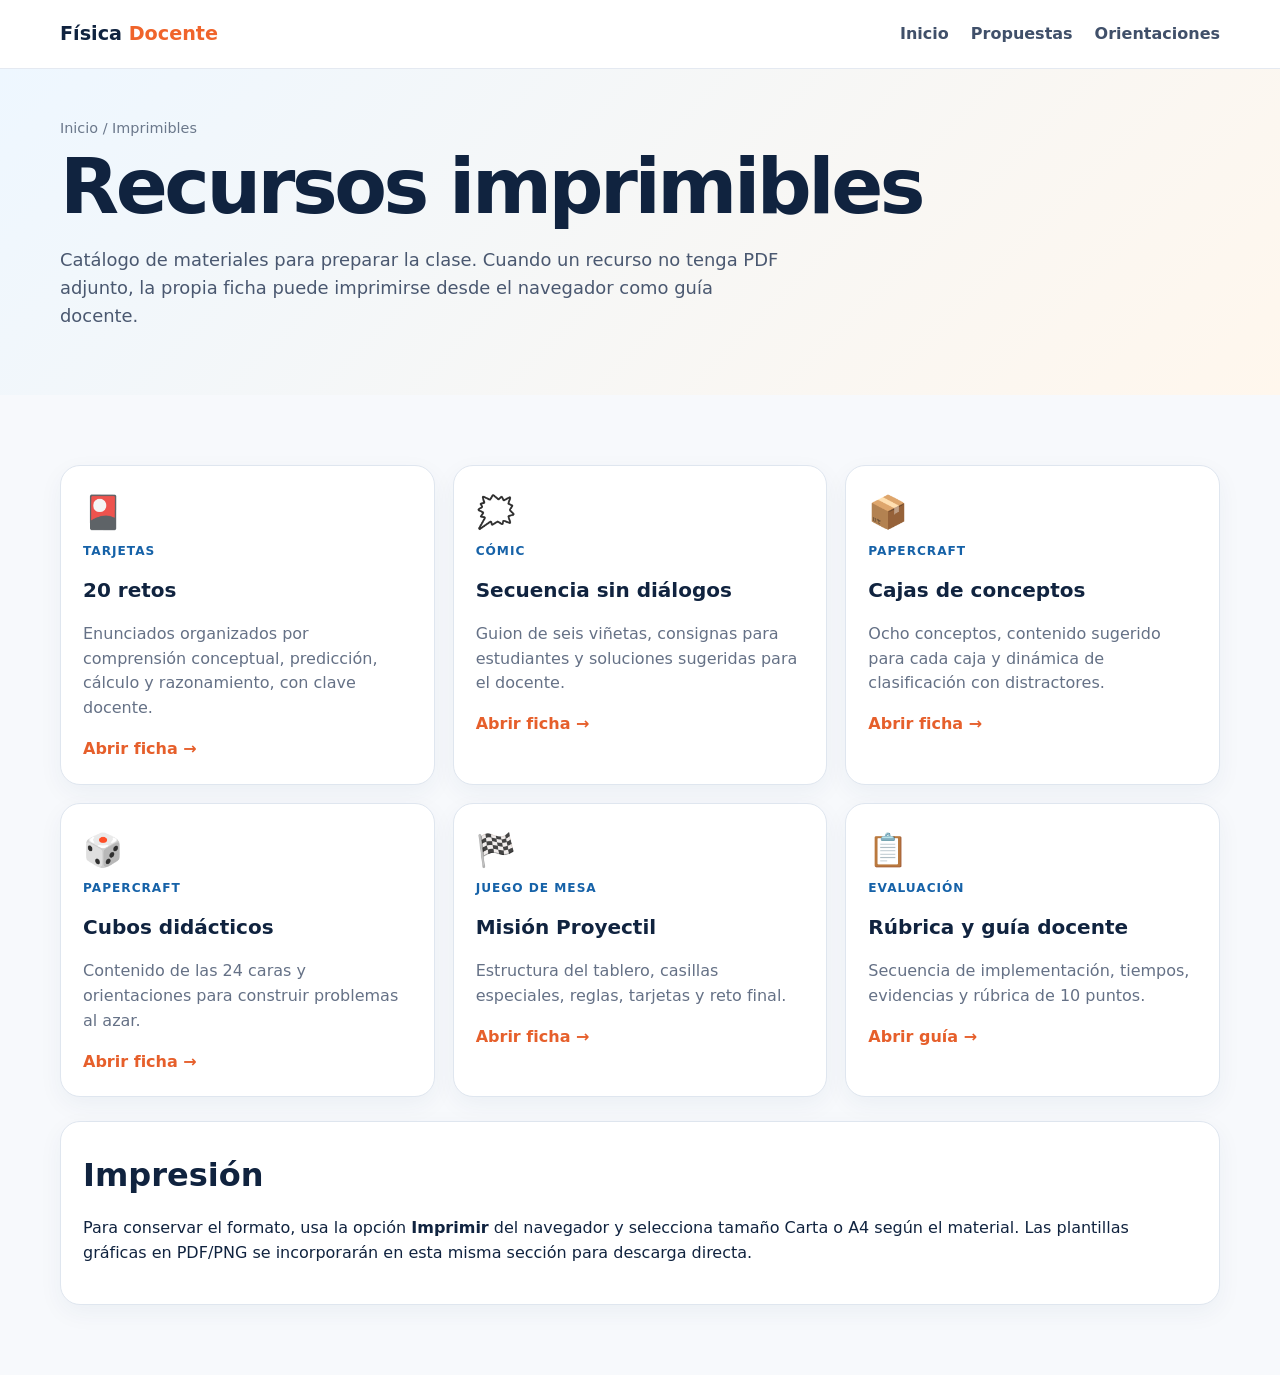
==== resources.html @ 3bf34b64 "Agregar catálogo de imprimibles" ====
<!doctype html><html lang="es"><head><meta charset="utf-8"><meta name="viewport" content="width=device-width,initial-scale=1"><title>Imprimibles · Movimiento de Proyectiles</title><link rel="stylesheet" href="assets/styles.css"></head><body><header class="site-header"><div class="wrap nav"><a class="brand" href="index.html">Física <span>Docente</span></a><nav class="nav-links"><a href="index.html">Inicio</a><a href="index.html#propuestas">Propuestas</a><a href="activities/docente.html">Orientaciones</a></nav></div></header><main><section class="page-hero"><div class="wrap"><div class="breadcrumbs">Inicio / Imprimibles</div><h1>Recursos imprimibles</h1><p class="lead">Catálogo de materiales para preparar la clase. Cuando un recurso no tenga PDF adjunto, la propia ficha puede imprimirse desde el navegador como guía docente.</p></div></section><section class="section"><div class="wrap"><div class="cards"><a class="card" href="activities/retos.html"><div class="icon">🎴</div><span class="tag">Tarjetas</span><h3>20 retos</h3><p>Enunciados organizados por comprensión conceptual, predicción, cálculo y razonamiento, con clave docente.</p><span class="card-link">Abrir ficha →</span></a><a class="card" href="activities/comic.html"><div class="icon">🗯️</div><span class="tag">Cómic</span><h3>Secuencia sin diálogos</h3><p>Guion de seis viñetas, consignas para estudiantes y soluciones sugeridas para el docente.</p><span class="card-link">Abrir ficha →</span></a><a class="card" href="activities/cajas.html"><div class="icon">📦</div><span class="tag">Papercraft</span><h3>Cajas de conceptos</h3><p>Ocho conceptos, contenido sugerido para cada caja y dinámica de clasificación con distractores.</p><span class="card-link">Abrir ficha →</span></a><a class="card" href="activities/cubos.html"><div class="icon">🎲</div><span class="tag">Papercraft</span><h3>Cubos didácticos</h3><p>Contenido de las 24 caras y orientaciones para construir problemas al azar.</p><span class="card-link">Abrir ficha →</span></a><a class="card" href="activities/tablero.html"><div class="icon">🏁</div><span class="tag">Juego de mesa</span><h3>Misión Proyectil</h3><p>Estructura del tablero, casillas especiales, reglas, tarjetas y reto final.</p><span class="card-link">Abrir ficha →</span></a><a class="card" href="activities/docente.html"><div class="icon">📋</div><span class="tag">Evaluación</span><h3>Rúbrica y guía docente</h3><p>Secuencia de implementación, tiempos, evidencias y rúbrica de 10 puntos.</p><span class="card-link">Abrir guía →</span></a></div><div class="panel" style="margin-top:24px"><h2>Impresión</h2><p>Para conservar el formato, usa la opción <b>Imprimir</b> del navegador y selecciona tamaño Carta o A4 según el material. Las plantillas gráficas en PDF/PNG se incorporarán en esta misma sección para descarga directa.</p></div></div></section></main></body></html>
---- assets/styles.css ----
*{box-sizing:border-box}html{scroll-behavior:smooth}body{margin:0;font-family:Inter,system-ui,-apple-system,Segoe UI,Roboto,sans-serif;color:#10233f;background:#f7f9fc;line-height:1.55}.wrap{width:min(1160px,92%);margin:auto}.site-header{position:sticky;top:0;z-index:20;background:rgba(255,255,255,.94);backdrop-filter:blur(12px);border-bottom:1px solid #e4e9f1}.nav{height:68px;display:flex;align-items:center;justify-content:space-between;gap:24px}.brand{font-size:1.2rem;font-weight:900;color:#10233f;text-decoration:none}.brand span{color:#f0642b}.nav-links{display:flex;gap:22px}.nav-links a{color:#40506a;text-decoration:none;font-weight:700}.hero,.page-hero{background:linear-gradient(135deg,#eef7ff,#fff7ed);overflow:hidden}.hero{padding:72px 0}.page-hero{padding:48px 0}.hero-grid,.two-col,.activity-layout{display:grid;grid-template-columns:1.15fr .85fr;gap:38px;align-items:center}.eyebrow,.tag{font-size:.76rem;font-weight:900;text-transform:uppercase;letter-spacing:.08em;color:#1662a8}.hero h1,.page-hero h1{font-size:clamp(2.8rem,6vw,5.7rem);line-height:.95;margin:12px 0 22px;letter-spacing:-.045em}.hero h1 span{color:#f0642b}.lead{font-size:1.12rem;color:#4a5870;max-width:720px}.hero-actions,.btn-row,.controls{display:flex;gap:10px;flex-wrap:wrap;margin-top:24px}.btn{border:0;border-radius:12px;background:#1263a8;color:white;padding:12px 18px;font-weight:800;text-decoration:none;cursor:pointer;display:inline-block}.btn.secondary{background:#e9f2fa;color:#12558f}.btn.dark{background:#17283f}.hero-stats{display:flex;gap:32px;margin-top:34px}.hero-stats div{display:flex;flex-direction:column}.hero-stats b{font-size:1.8rem}.hero-stats span,.meta{font-size:.86rem;color:#6c788a}.trajectory-card{height:390px;position:relative;border-radius:30px;background:white;border:1px solid #dce5ef;box-shadow:0 22px 55px #294c7020;overflow:hidden}.trajectory-grid{position:absolute;inset:0;background-image:linear-gradient(#dce9f555 1px,transparent 1px),linear-gradient(90deg,#dce9f555 1px,transparent 1px);background-size:42px 42px}.trajectory-card:after{content:"";position:absolute;width:72%;height:56%;left:12%;top:19%;border-top:4px dashed #f0642b;border-radius:50%}.ball{position:absolute;width:26px;height:26px;background:#17283f;border:5px solid #f7b733;border-radius:50%;z-index:2}.ball-1{left:13%;bottom:24%}.ball-2{left:34%;top:34%}.ball-3{left:56%;top:24%}.ball-4{right:15%;bottom:28%}.vector{position:absolute;z-index:3;font-weight:900}.vx{left:58%;top:18%;color:#1466ae}.vy{left:63%;top:28%;color:#16864b}.grav{right:9%;top:39%;color:#7c3fb4}.trajectory-caption{position:absolute;left:8%;right:8%;bottom:6%;background:#fff;border-radius:14px;padding:12px 15px;display:flex;justify-content:space-between;gap:15px;z-index:4}.section{padding:70px 0}.section.alt{background:#eef3f8}.section-head{display:flex;align-items:end;justify-content:space-between;gap:30px;margin-bottom:28px}.section h2{font-size:2rem;margin:.2em 0}.cards{display:grid;grid-template-columns:repeat(3,1fr);gap:18px}.card,.panel,.die,.challenge-box,.result{background:#fff;border:1px solid #dfe6ef;border-radius:20px;padding:22px;box-shadow:0 8px 24px #17395b0d}.card{text-decoration:none;color:inherit;transition:.2s}.card:hover{transform:translateY(-4px);box-shadow:0 16px 32px #17395b18}.card.featured{background:#112b4b;color:white}.card.featured p{color:#d8e6f4}.icon{font-size:2rem}.card h3{font-size:1.25rem;margin:12px 0 6px}.card p{color:#657186}.card-link{font-weight:900;color:#e65f2b}.resource-list{display:grid;gap:10px}.resource{display:flex;justify-content:space-between;align-items:center;padding:14px;border-radius:12px;background:#f6f8fb;text-decoration:none;color:inherit}.check-list{padding-left:20px}.check-list li{margin:10px 0}.breadcrumbs{color:#6b788b;font-size:.9rem}.activity-layout{grid-template-columns:minmax(0,1fr) 330px;align-items:start}.sticky{position:sticky;top:90px}.sticky img{max-width:100%;border-radius:12px}.challenge-title{display:flex;justify-content:space-between;gap:15px}.big-number{font-size:3rem;font-weight:900;color:#e96630}.answer{display:none;margin-top:20px;padding:16px;background:#eef8f1;border-radius:12px}.answer.show{display:block}.dice-grid{display:grid;grid-template-columns:repeat(2,1fr);gap:14px}.die-value{font-size:1.08rem;font-weight:800;margin-top:12px;min-height:56px}.result{margin-top:18px}.board{display:grid;grid-template-columns:repeat(7,1fr);gap:8px}.board-cell{aspect-ratio:1;border-radius:12px;background:#eaf3fb;border:1px solid #c9ddeb;display:flex;flex-direction:column;align-items:center;justify-content:center;text-align:center;padding:5px;font-size:.74rem;font-weight:800}.board-cell.active{background:#f8b735;outline:3px solid #142d4d}.board-cell.special{background:#fff0dd}.comic-grid{display:grid;grid-template-columns:repeat(2,1fr);gap:14px}.comic-panel{min-height:270px;background:#fff;border:2px solid #17283f;border-radius:8px;padding:16px;position:relative}.comic-panel h3{margin:0}.scene{font-size:4rem;text-align:center;margin:15px}.bubble{width:100%;min-height:82px;border:2px solid #17283f;border-radius:28px;padding:12px;resize:vertical}.concept-grid{display:grid;grid-template-columns:repeat(2,1fr);gap:14px}.concept-card{background:#fff;border-radius:18px;border:1px solid #dfe6ef;padding:18px}.calc-grid{display:grid;grid-template-columns:repeat(2,1fr);gap:14px}.field label{display:block;font-weight:800;margin-bottom:6px}.field input{width:100%;padding:12px;border:1px solid #cad5e2;border-radius:10px;font-size:1rem}.metrics{display:grid;grid-template-columns:repeat(2,1fr);gap:10px;margin-top:20px}.metric{padding:15px;border-radius:14px;background:#eef5fb}.metric b{display:block;font-size:1.35rem}footer{background:#10233f;color:white;padding:30px 0}.footer-inner{display:flex;justify-content:space-between;align-items:center}footer a{color:#fff}@media(max-width:850px){.hero-grid,.two-col,.activity-layout{grid-template-columns:1fr}.cards{grid-template-columns:repeat(2,1fr)}.sticky{position:static}.trajectory-card{height:320px}.nav-links{display:none}}@media(max-width:560px){.cards,.dice-grid,.comic-grid,.concept-grid,.calc-grid,.metrics{grid-template-columns:1fr}.board{grid-template-columns:repeat(4,1fr)}.hero{padding:48px 0}.hero-stats{gap:18px}.section{padding:48px 0}.footer-inner{align-items:flex-start;gap:15px;flex-direction:column}}@media print{.site-header,.controls,.btn,footer,.nav-links{display:none!important}body{background:white}.section,.page-hero{padding:10px 0}.card,.panel,.challenge-box,.comic-panel{box-shadow:none;break-inside:avoid}}
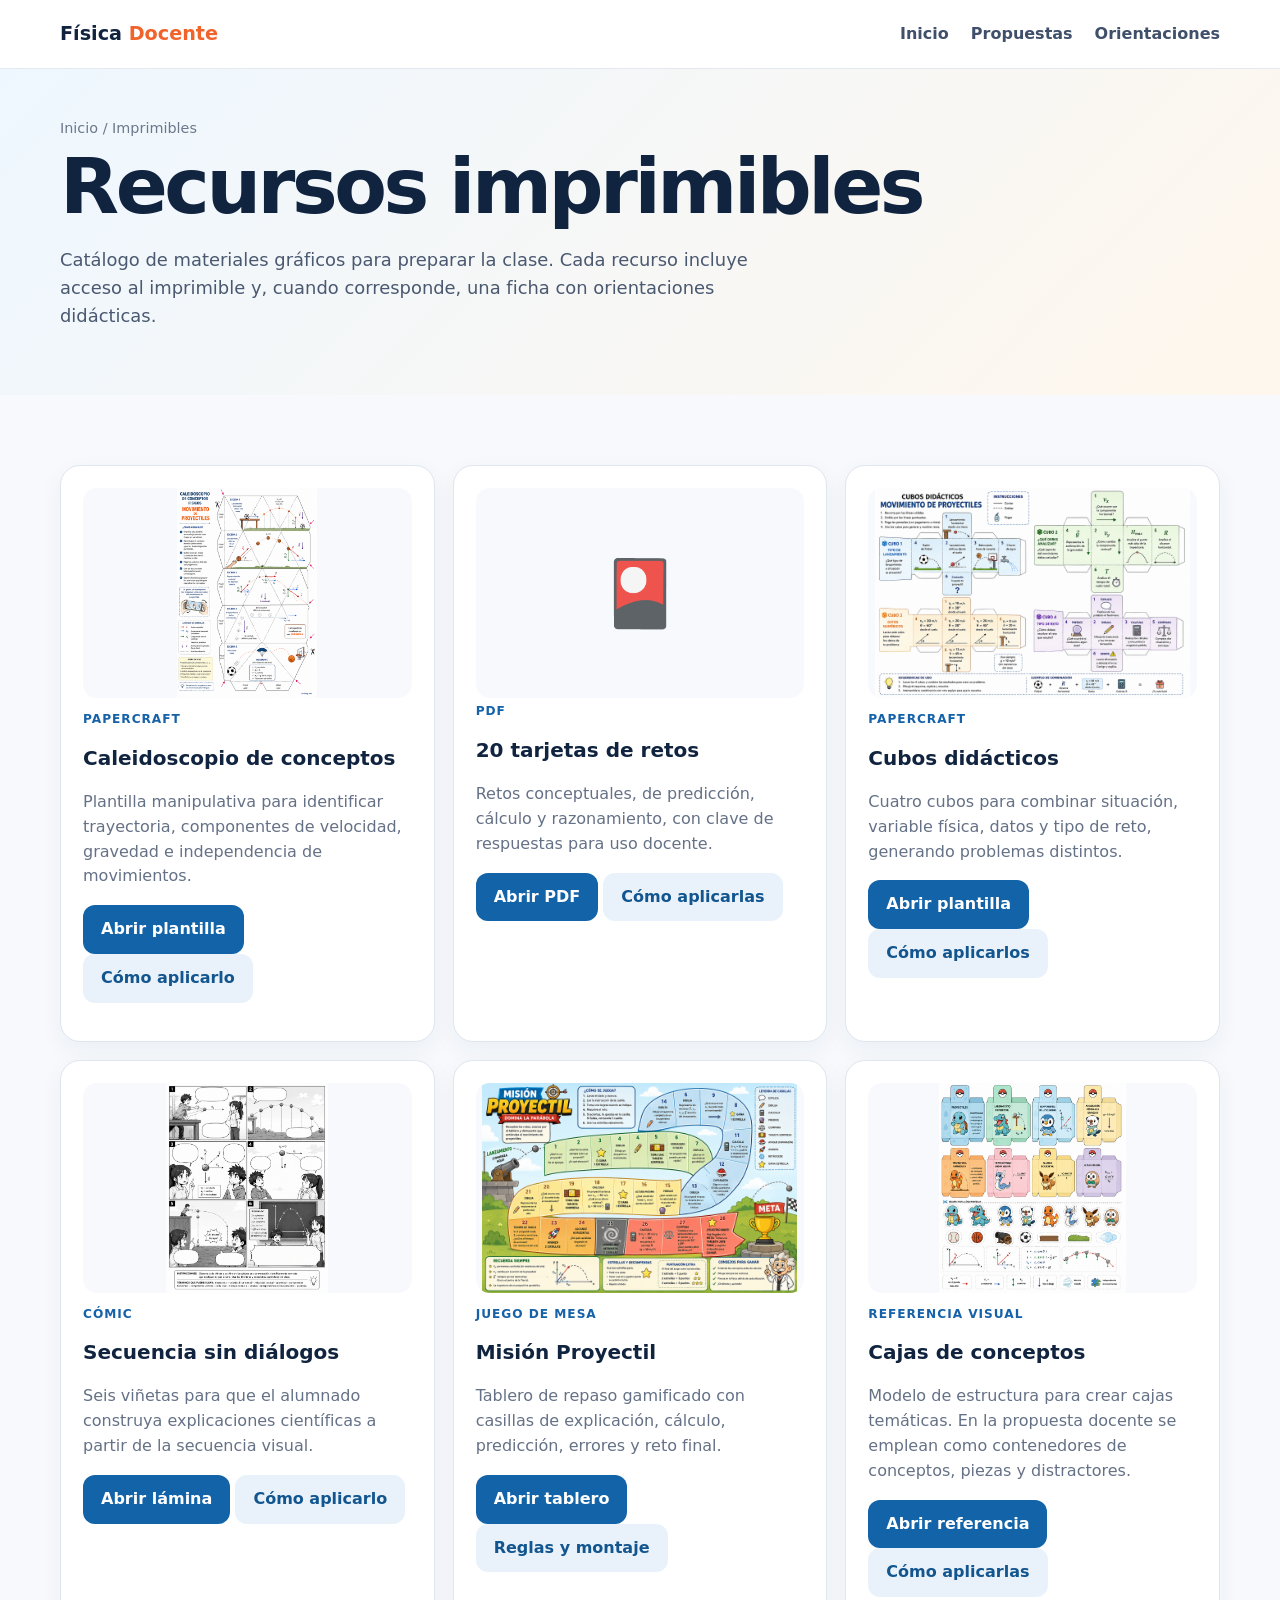
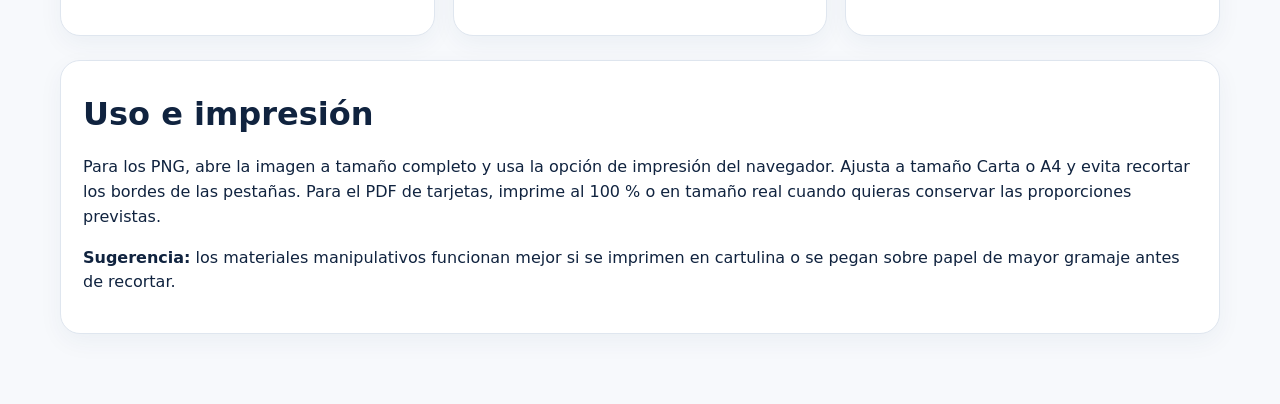
==== commit 19ad92fe: "Integrar catálogo visual de imprimibles" ====
--- a/resources.html
+++ b/resources.html
@@ -1 +1 @@
-<!doctype html><html lang="es"><head><meta charset="utf-8"><meta name="viewport" content="width=device-width,initial-scale=1"><title>Imprimibles · Movimiento de Proyectiles</title><link rel="stylesheet" href="assets/styles.css"></head><body><header class="site-header"><div class="wrap nav"><a class="brand" href="index.html">Física <span>Docente</span></a><nav class="nav-links"><a href="index.html">Inicio</a><a href="index.html#propuestas">Propuestas</a><a href="activities/docente.html">Orientaciones</a></nav></div></header><main><section class="page-hero"><div class="wrap"><div class="breadcrumbs">Inicio / Imprimibles</div><h1>Recursos imprimibles</h1><p class="lead">Catálogo de materiales para preparar la clase. Cuando un recurso no tenga PDF adjunto, la propia ficha puede imprimirse desde el navegador como guía docente.</p></div></section><section class="section"><div class="wrap"><div class="cards"><a class="card" href="activities/retos.html"><div class="icon">🎴</div><span class="tag">Tarjetas</span><h3>20 retos</h3><p>Enunciados organizados por comprensión conceptual, predicción, cálculo y razonamiento, con clave docente.</p><span class="card-link">Abrir ficha →</span></a><a class="card" href="activities/comic.html"><div class="icon">🗯️</div><span class="tag">Cómic</span><h3>Secuencia sin diálogos</h3><p>Guion de seis viñetas, consignas para estudiantes y soluciones sugeridas para el docente.</p><span class="card-link">Abrir ficha →</span></a><a class="card" href="activities/cajas.html"><div class="icon">📦</div><span class="tag">Papercraft</span><h3>Cajas de conceptos</h3><p>Ocho conceptos, contenido sugerido para cada caja y dinámica de clasificación con distractores.</p><span class="card-link">Abrir ficha →</span></a><a class="card" href="activities/cubos.html"><div class="icon">🎲</div><span class="tag">Papercraft</span><h3>Cubos didácticos</h3><p>Contenido de las 24 caras y orientaciones para construir problemas al azar.</p><span class="card-link">Abrir ficha →</span></a><a class="card" href="activities/tablero.html"><div class="icon">🏁</div><span class="tag">Juego de mesa</span><h3>Misión Proyectil</h3><p>Estructura del tablero, casillas especiales, reglas, tarjetas y reto final.</p><span class="card-link">Abrir ficha →</span></a><a class="card" href="activities/docente.html"><div class="icon">📋</div><span class="tag">Evaluación</span><h3>Rúbrica y guía docente</h3><p>Secuencia de implementación, tiempos, evidencias y rúbrica de 10 puntos.</p><span class="card-link">Abrir guía →</span></a></div><div class="panel" style="margin-top:24px"><h2>Impresión</h2><p>Para conservar el formato, usa la opción <b>Imprimir</b> del navegador y selecciona tamaño Carta o A4 según el material. Las plantillas gráficas en PDF/PNG se incorporarán en esta misma sección para descarga directa.</p></div></div></section></main></body></html>+<!doctype html><html lang="es"><head><meta charset="utf-8"><meta name="viewport" content="width=device-width,initial-scale=1"><title>Imprimibles · Movimiento de Proyectiles</title><link rel="stylesheet" href="assets/styles.css"></head><body><header class="site-header"><div class="wrap nav"><a class="brand" href="index.html">Física <span>Docente</span></a><nav class="nav-links"><a href="index.html">Inicio</a><a href="index.html#propuestas">Propuestas</a><a href="activities/docente.html">Orientaciones</a></nav></div></header><main><section class="page-hero"><div class="wrap"><div class="breadcrumbs">Inicio / Imprimibles</div><h1>Recursos imprimibles</h1><p class="lead">Catálogo de materiales gráficos para preparar la clase. Cada recurso incluye acceso al imprimible y, cuando corresponde, una ficha con orientaciones didácticas.</p></div></section><section class="section"><div class="wrap"><div class="cards"><article class="card"><img src="resources/Recurso_1_Caleidoscopia.png" alt="Plantilla de caleidoscopio de movimiento de proyectiles" style="width:100%;height:210px;object-fit:contain;border-radius:14px;background:#f7f9fc"><span class="tag">Papercraft</span><h3>Caleidoscopio de conceptos</h3><p>Plantilla manipulativa para identificar trayectoria, componentes de velocidad, gravedad e independencia de movimientos.</p><p><a class="btn" href="resources/Recurso_1_Caleidoscopia.png" target="_blank" rel="noopener">Abrir plantilla</a> <a class="btn secondary" href="activities/caleidoscopio.html">Cómo aplicarlo</a></p></article><article class="card"><div style="height:210px;display:grid;place-items:center;background:#f7f9fc;border-radius:14px;font-size:64px">🎴</div><span class="tag">PDF</span><h3>20 tarjetas de retos</h3><p>Retos conceptuales, de predicción, cálculo y razonamiento, con clave de respuestas para uso docente.</p><p><a class="btn" href="resources/20_tarjetas_retos_movimiento_proyectiles.pdf" target="_blank" rel="noopener">Abrir PDF</a> <a class="btn secondary" href="activities/retos.html">Cómo aplicarlas</a></p></article><article class="card"><img src="resources/Recurso_2_Cubos.png" alt="Plantilla de cubos didácticos" style="width:100%;height:210px;object-fit:contain;border-radius:14px;background:#f7f9fc"><span class="tag">Papercraft</span><h3>Cubos didácticos</h3><p>Cuatro cubos para combinar situación, variable física, datos y tipo de reto, generando problemas distintos.</p><p><a class="btn" href="resources/Recurso_2_Cubos.png" target="_blank" rel="noopener">Abrir plantilla</a> <a class="btn secondary" href="activities/cubos.html">Cómo aplicarlos</a></p></article><article class="card"><img src="resources/Recurso_3_Manga.png" alt="Cómic manga sin diálogos sobre movimiento de proyectiles" style="width:100%;height:210px;object-fit:contain;border-radius:14px;background:#f7f9fc"><span class="tag">Cómic</span><h3>Secuencia sin diálogos</h3><p>Seis viñetas para que el alumnado construya explicaciones científicas a partir de la secuencia visual.</p><p><a class="btn" href="resources/Recurso_3_Manga.png" target="_blank" rel="noopener">Abrir lámina</a> <a class="btn secondary" href="activities/comic.html">Cómo aplicarlo</a></p></article><article class="card"><img src="resources/Recurso_4_Misión.png" alt="Tablero Misión Proyectil" style="width:100%;height:210px;object-fit:contain;border-radius:14px;background:#f7f9fc"><span class="tag">Juego de mesa</span><h3>Misión Proyectil</h3><p>Tablero de repaso gamificado con casillas de explicación, cálculo, predicción, errores y reto final.</p><p><a class="btn" href="resources/Recurso_4_Misión.png" target="_blank" rel="noopener">Abrir tablero</a> <a class="btn secondary" href="activities/tablero.html">Reglas y montaje</a></p></article><article class="card"><img src="resources/Recurso_5_Pokemon.png" alt="Modelo visual de cajas de conceptos" style="width:100%;height:210px;object-fit:contain;border-radius:14px;background:#f7f9fc"><span class="tag">Referencia visual</span><h3>Cajas de conceptos</h3><p>Modelo de estructura para crear cajas temáticas. En la propuesta docente se emplean como contenedores de conceptos, piezas y distractores.</p><p><a class="btn" href="resources/Recurso_5_Pokemon.png" target="_blank" rel="noopener">Abrir referencia</a> <a class="btn secondary" href="activities/cajas.html">Cómo aplicarlas</a></p></article></div><div class="panel" style="margin-top:24px"><h2>Uso e impresión</h2><p>Para los PNG, abre la imagen a tamaño completo y usa la opción de impresión del navegador. Ajusta a tamaño Carta o A4 y evita recortar los bordes de las pestañas. Para el PDF de tarjetas, imprime al 100 % o en tamaño real cuando quieras conservar las proporciones previstas.</p><p><b>Sugerencia:</b> los materiales manipulativos funcionan mejor si se imprimen en cartulina o se pegan sobre papel de mayor gramaje antes de recortar.</p></div></div></section></main></body></html>
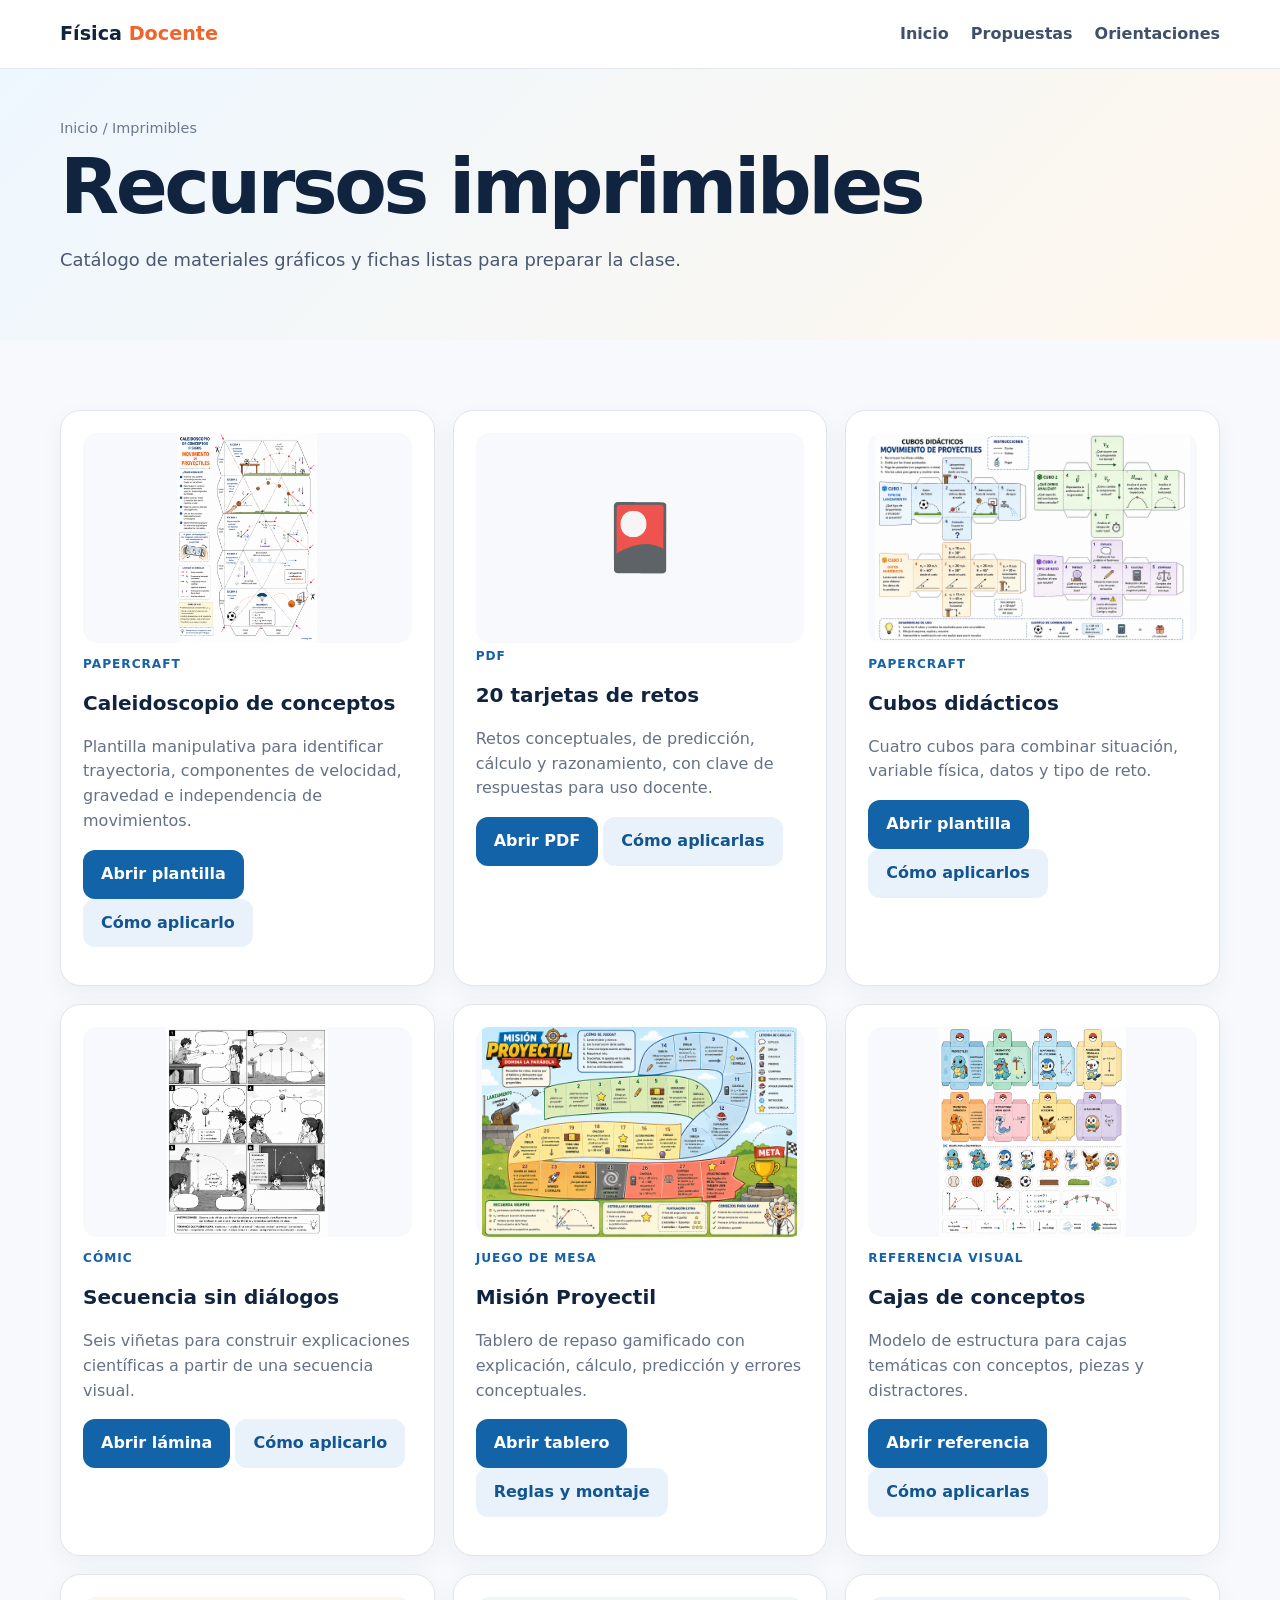
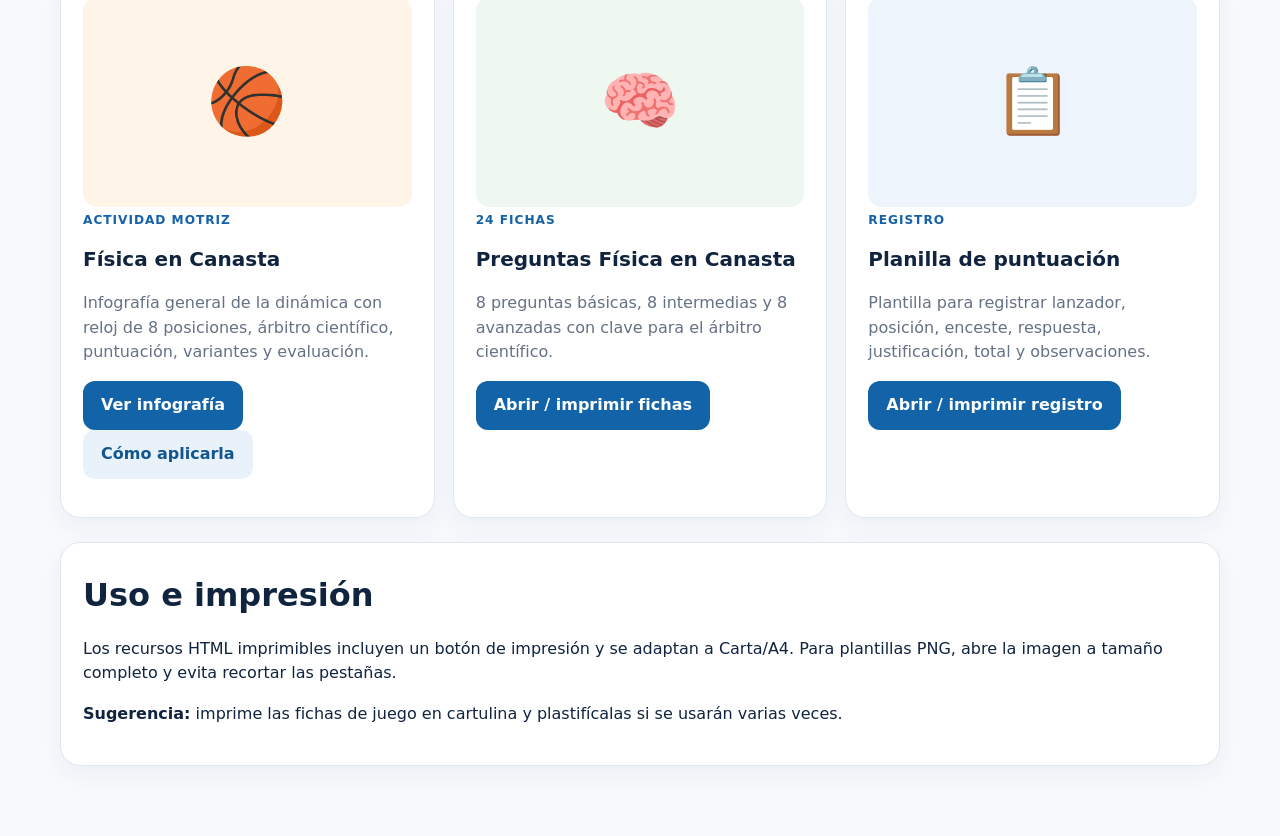
==== commit a7f48911: "Agregar recursos de Física en Canasta al catálogo" ====
--- a/resources.html
+++ b/resources.html
@@ -1 +1 @@
-<!doctype html><html lang="es"><head><meta charset="utf-8"><meta name="viewport" content="width=device-width,initial-scale=1"><title>Imprimibles · Movimiento de Proyectiles</title><link rel="stylesheet" href="assets/styles.css"></head><body><header class="site-header"><div class="wrap nav"><a class="brand" href="index.html">Física <span>Docente</span></a><nav class="nav-links"><a href="index.html">Inicio</a><a href="index.html#propuestas">Propuestas</a><a href="activities/docente.html">Orientaciones</a></nav></div></header><main><section class="page-hero"><div class="wrap"><div class="breadcrumbs">Inicio / Imprimibles</div><h1>Recursos imprimibles</h1><p class="lead">Catálogo de materiales gráficos para preparar la clase. Cada recurso incluye acceso al imprimible y, cuando corresponde, una ficha con orientaciones didácticas.</p></div></section><section class="section"><div class="wrap"><div class="cards"><article class="card"><img src="resources/Recurso_1_Caleidoscopia.png" alt="Plantilla de caleidoscopio de movimiento de proyectiles" style="width:100%;height:210px;object-fit:contain;border-radius:14px;background:#f7f9fc"><span class="tag">Papercraft</span><h3>Caleidoscopio de conceptos</h3><p>Plantilla manipulativa para identificar trayectoria, componentes de velocidad, gravedad e independencia de movimientos.</p><p><a class="btn" href="resources/Recurso_1_Caleidoscopia.png" target="_blank" rel="noopener">Abrir plantilla</a> <a class="btn secondary" href="activities/caleidoscopio.html">Cómo aplicarlo</a></p></article><article class="card"><div style="height:210px;display:grid;place-items:center;background:#f7f9fc;border-radius:14px;font-size:64px">🎴</div><span class="tag">PDF</span><h3>20 tarjetas de retos</h3><p>Retos conceptuales, de predicción, cálculo y razonamiento, con clave de respuestas para uso docente.</p><p><a class="btn" href="resources/20_tarjetas_retos_movimiento_proyectiles.pdf" target="_blank" rel="noopener">Abrir PDF</a> <a class="btn secondary" href="activities/retos.html">Cómo aplicarlas</a></p></article><article class="card"><img src="resources/Recurso_2_Cubos.png" alt="Plantilla de cubos didácticos" style="width:100%;height:210px;object-fit:contain;border-radius:14px;background:#f7f9fc"><span class="tag">Papercraft</span><h3>Cubos didácticos</h3><p>Cuatro cubos para combinar situación, variable física, datos y tipo de reto, generando problemas distintos.</p><p><a class="btn" href="resources/Recurso_2_Cubos.png" target="_blank" rel="noopener">Abrir plantilla</a> <a class="btn secondary" href="activities/cubos.html">Cómo aplicarlos</a></p></article><article class="card"><img src="resources/Recurso_3_Manga.png" alt="Cómic manga sin diálogos sobre movimiento de proyectiles" style="width:100%;height:210px;object-fit:contain;border-radius:14px;background:#f7f9fc"><span class="tag">Cómic</span><h3>Secuencia sin diálogos</h3><p>Seis viñetas para que el alumnado construya explicaciones científicas a partir de la secuencia visual.</p><p><a class="btn" href="resources/Recurso_3_Manga.png" target="_blank" rel="noopener">Abrir lámina</a> <a class="btn secondary" href="activities/comic.html">Cómo aplicarlo</a></p></article><article class="card"><img src="resources/Recurso_4_Misión.png" alt="Tablero Misión Proyectil" style="width:100%;height:210px;object-fit:contain;border-radius:14px;background:#f7f9fc"><span class="tag">Juego de mesa</span><h3>Misión Proyectil</h3><p>Tablero de repaso gamificado con casillas de explicación, cálculo, predicción, errores y reto final.</p><p><a class="btn" href="resources/Recurso_4_Misión.png" target="_blank" rel="noopener">Abrir tablero</a> <a class="btn secondary" href="activities/tablero.html">Reglas y montaje</a></p></article><article class="card"><img src="resources/Recurso_5_Pokemon.png" alt="Modelo visual de cajas de conceptos" style="width:100%;height:210px;object-fit:contain;border-radius:14px;background:#f7f9fc"><span class="tag">Referencia visual</span><h3>Cajas de conceptos</h3><p>Modelo de estructura para crear cajas temáticas. En la propuesta docente se emplean como contenedores de conceptos, piezas y distractores.</p><p><a class="btn" href="resources/Recurso_5_Pokemon.png" target="_blank" rel="noopener">Abrir referencia</a> <a class="btn secondary" href="activities/cajas.html">Cómo aplicarlas</a></p></article></div><div class="panel" style="margin-top:24px"><h2>Uso e impresión</h2><p>Para los PNG, abre la imagen a tamaño completo y usa la opción de impresión del navegador. Ajusta a tamaño Carta o A4 y evita recortar los bordes de las pestañas. Para el PDF de tarjetas, imprime al 100 % o en tamaño real cuando quieras conservar las proporciones previstas.</p><p><b>Sugerencia:</b> los materiales manipulativos funcionan mejor si se imprimen en cartulina o se pegan sobre papel de mayor gramaje antes de recortar.</p></div></div></section></main></body></html>+<!doctype html><html lang="es"><head><meta charset="utf-8"><meta name="viewport" content="width=device-width,initial-scale=1"><title>Imprimibles · Movimiento de Proyectiles</title><link rel="stylesheet" href="assets/styles.css"></head><body><header class="site-header"><div class="wrap nav"><a class="brand" href="index.html">Física <span>Docente</span></a><nav class="nav-links"><a href="index.html">Inicio</a><a href="index.html#propuestas">Propuestas</a><a href="activities/docente.html">Orientaciones</a></nav></div></header><main><section class="page-hero"><div class="wrap"><div class="breadcrumbs">Inicio / Imprimibles</div><h1>Recursos imprimibles</h1><p class="lead">Catálogo de materiales gráficos y fichas listas para preparar la clase.</p></div></section><section class="section"><div class="wrap"><div class="cards"><article class="card"><img src="resources/Recurso_1_Caleidoscopia.png" alt="Plantilla de caleidoscopio de movimiento de proyectiles" style="width:100%;height:210px;object-fit:contain;border-radius:14px;background:#f7f9fc"><span class="tag">Papercraft</span><h3>Caleidoscopio de conceptos</h3><p>Plantilla manipulativa para identificar trayectoria, componentes de velocidad, gravedad e independencia de movimientos.</p><p><a class="btn" href="resources/Recurso_1_Caleidoscopia.png" target="_blank" rel="noopener">Abrir plantilla</a> <a class="btn secondary" href="activities/caleidoscopio.html">Cómo aplicarlo</a></p></article><article class="card"><div style="height:210px;display:grid;place-items:center;background:#f7f9fc;border-radius:14px;font-size:64px">🎴</div><span class="tag">PDF</span><h3>20 tarjetas de retos</h3><p>Retos conceptuales, de predicción, cálculo y razonamiento, con clave de respuestas para uso docente.</p><p><a class="btn" href="resources/20_tarjetas_retos_movimiento_proyectiles.pdf" target="_blank" rel="noopener">Abrir PDF</a> <a class="btn secondary" href="activities/retos.html">Cómo aplicarlas</a></p></article><article class="card"><img src="resources/Recurso_2_Cubos.png" alt="Plantilla de cubos didácticos" style="width:100%;height:210px;object-fit:contain;border-radius:14px;background:#f7f9fc"><span class="tag">Papercraft</span><h3>Cubos didácticos</h3><p>Cuatro cubos para combinar situación, variable física, datos y tipo de reto.</p><p><a class="btn" href="resources/Recurso_2_Cubos.png" target="_blank" rel="noopener">Abrir plantilla</a> <a class="btn secondary" href="activities/cubos.html">Cómo aplicarlos</a></p></article><article class="card"><img src="resources/Recurso_3_Manga.png" alt="Cómic manga sin diálogos sobre movimiento de proyectiles" style="width:100%;height:210px;object-fit:contain;border-radius:14px;background:#f7f9fc"><span class="tag">Cómic</span><h3>Secuencia sin diálogos</h3><p>Seis viñetas para construir explicaciones científicas a partir de una secuencia visual.</p><p><a class="btn" href="resources/Recurso_3_Manga.png" target="_blank" rel="noopener">Abrir lámina</a> <a class="btn secondary" href="activities/comic.html">Cómo aplicarlo</a></p></article><article class="card"><img src="resources/Recurso_4_Misión.png" alt="Tablero Misión Proyectil" style="width:100%;height:210px;object-fit:contain;border-radius:14px;background:#f7f9fc"><span class="tag">Juego de mesa</span><h3>Misión Proyectil</h3><p>Tablero de repaso gamificado con explicación, cálculo, predicción y errores conceptuales.</p><p><a class="btn" href="resources/Recurso_4_Misión.png" target="_blank" rel="noopener">Abrir tablero</a> <a class="btn secondary" href="activities/tablero.html">Reglas y montaje</a></p></article><article class="card"><img src="resources/Recurso_5_Pokemon.png" alt="Modelo visual de cajas de conceptos" style="width:100%;height:210px;object-fit:contain;border-radius:14px;background:#f7f9fc"><span class="tag">Referencia visual</span><h3>Cajas de conceptos</h3><p>Modelo de estructura para cajas temáticas con conceptos, piezas y distractores.</p><p><a class="btn" href="resources/Recurso_5_Pokemon.png" target="_blank" rel="noopener">Abrir referencia</a> <a class="btn secondary" href="activities/cajas.html">Cómo aplicarlas</a></p></article><article class="card"><div style="height:210px;display:grid;place-items:center;background:#fff4e8;border-radius:14px;font-size:64px">🏀</div><span class="tag">Actividad motriz</span><h3>Física en Canasta</h3><p>Infografía general de la dinámica con reloj de 8 posiciones, árbitro científico, puntuación, variantes y evaluación.</p><p><a class="btn" href="resources/fisica-en-canasta-infografia.html">Ver infografía</a> <a class="btn secondary" href="activities/fisica-en-canasta.html">Cómo aplicarla</a></p></article><article class="card"><div style="height:210px;display:grid;place-items:center;background:#eef7f0;border-radius:14px;font-size:64px">🧠</div><span class="tag">24 fichas</span><h3>Preguntas Física en Canasta</h3><p>8 preguntas básicas, 8 intermedias y 8 avanzadas con clave para el árbitro científico.</p><p><a class="btn" href="resources/fisica-en-canasta-fichas.html">Abrir / imprimir fichas</a></p></article><article class="card"><div style="height:210px;display:grid;place-items:center;background:#eef4fb;border-radius:14px;font-size:64px">📋</div><span class="tag">Registro</span><h3>Planilla de puntuación</h3><p>Plantilla para registrar lanzador, posición, enceste, respuesta, justificación, total y observaciones.</p><p><a class="btn" href="resources/fisica-en-canasta-registro.html">Abrir / imprimir registro</a></p></article></div><div class="panel" style="margin-top:24px"><h2>Uso e impresión</h2><p>Los recursos HTML imprimibles incluyen un botón de impresión y se adaptan a Carta/A4. Para plantillas PNG, abre la imagen a tamaño completo y evita recortar las pestañas.</p><p><b>Sugerencia:</b> imprime las fichas de juego en cartulina y plastifícalas si se usarán varias veces.</p></div></div></section></main></body></html>
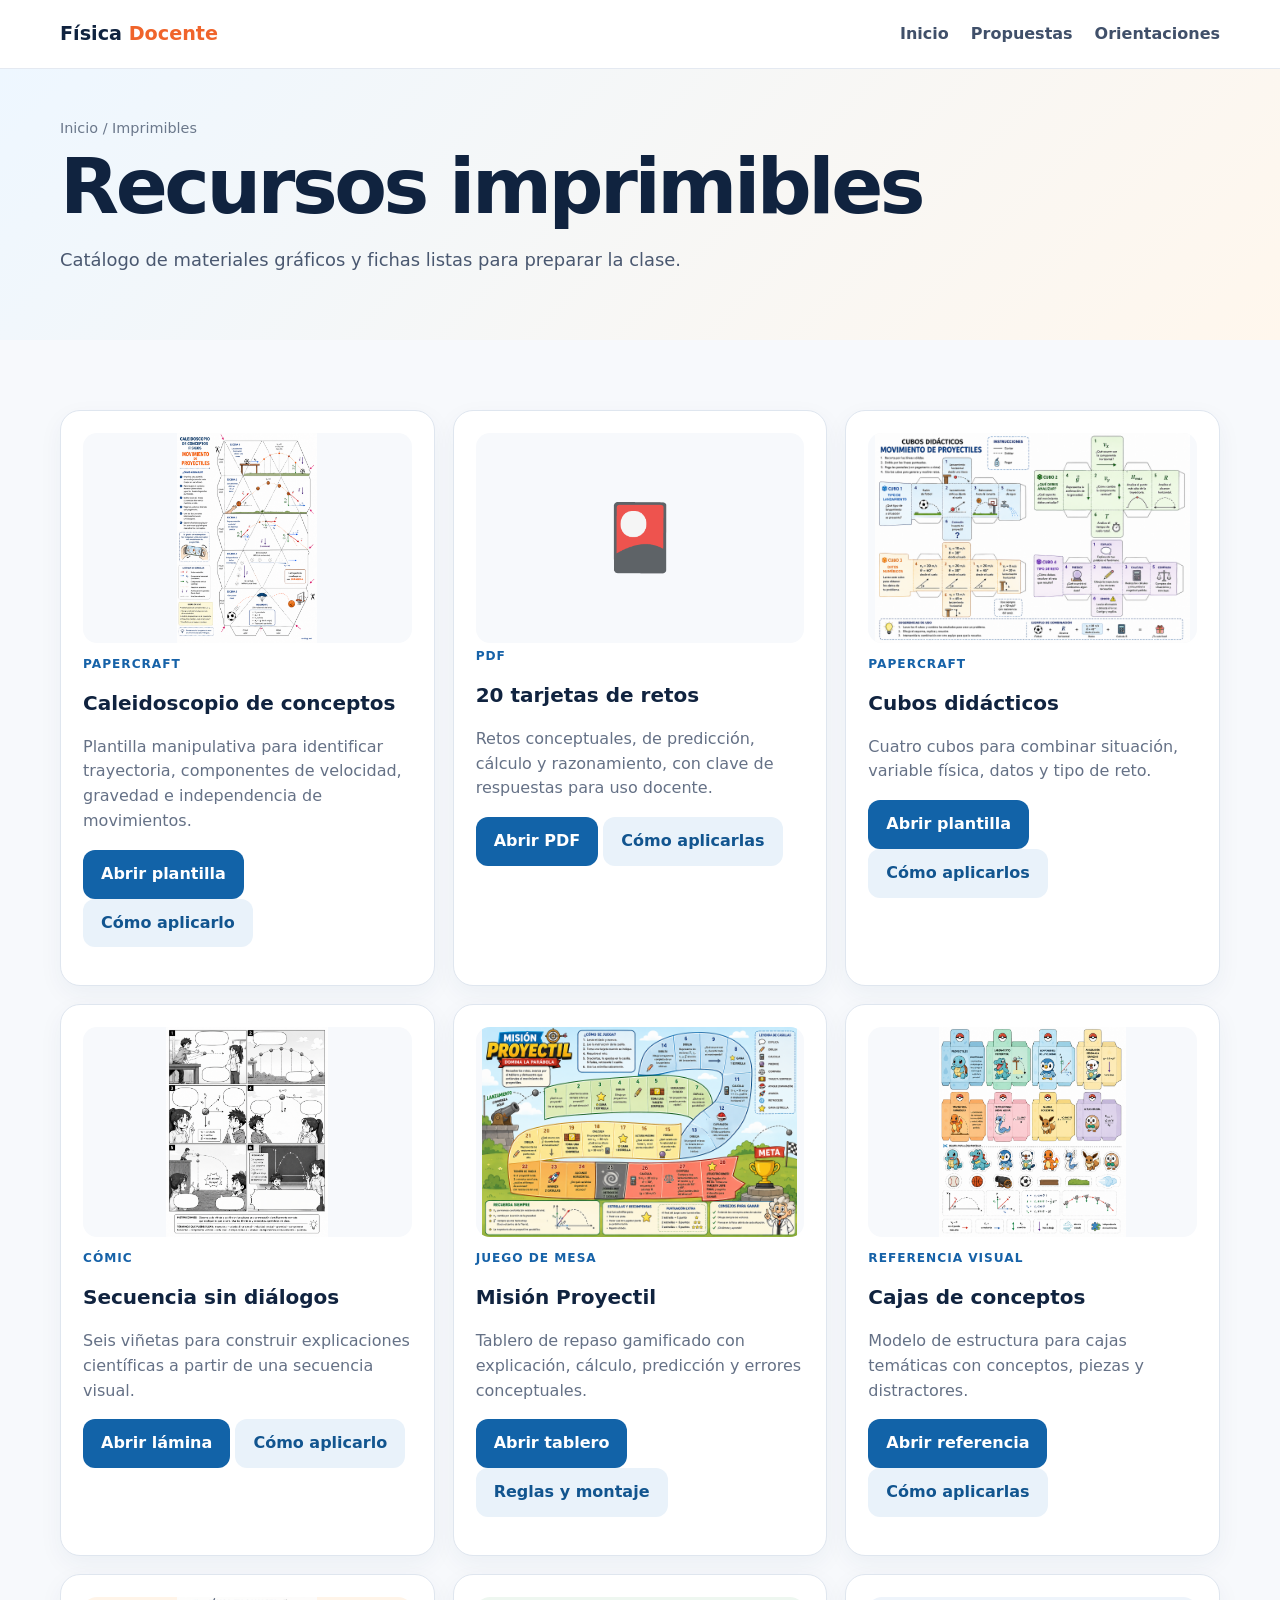
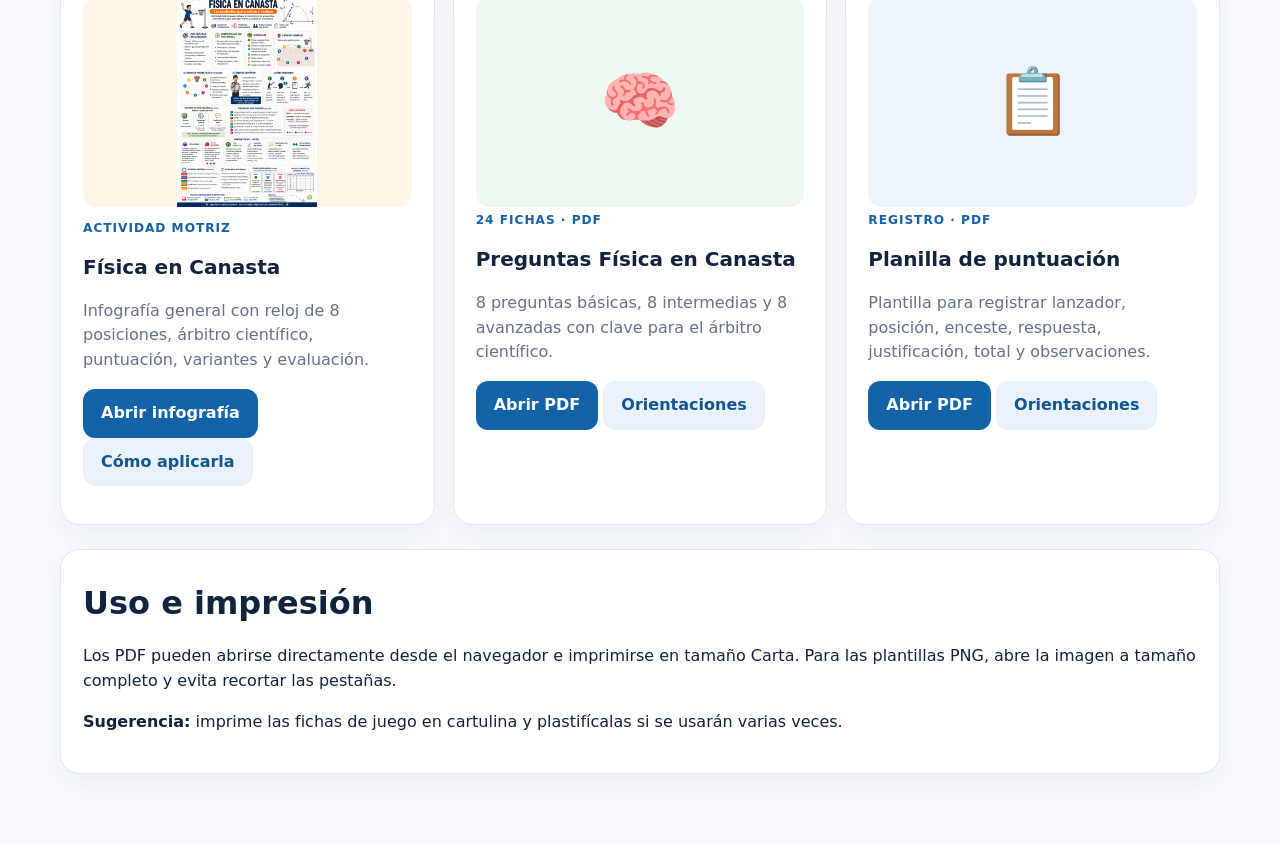
==== commit 8f13e508: "Enlazar recursos finales de Física en Canasta" ====
--- a/resources.html
+++ b/resources.html
@@ -1 +1 @@
-<!doctype html><html lang="es"><head><meta charset="utf-8"><meta name="viewport" content="width=device-width,initial-scale=1"><title>Imprimibles · Movimiento de Proyectiles</title><link rel="stylesheet" href="assets/styles.css"></head><body><header class="site-header"><div class="wrap nav"><a class="brand" href="index.html">Física <span>Docente</span></a><nav class="nav-links"><a href="index.html">Inicio</a><a href="index.html#propuestas">Propuestas</a><a href="activities/docente.html">Orientaciones</a></nav></div></header><main><section class="page-hero"><div class="wrap"><div class="breadcrumbs">Inicio / Imprimibles</div><h1>Recursos imprimibles</h1><p class="lead">Catálogo de materiales gráficos y fichas listas para preparar la clase.</p></div></section><section class="section"><div class="wrap"><div class="cards"><article class="card"><img src="resources/Recurso_1_Caleidoscopia.png" alt="Plantilla de caleidoscopio de movimiento de proyectiles" style="width:100%;height:210px;object-fit:contain;border-radius:14px;background:#f7f9fc"><span class="tag">Papercraft</span><h3>Caleidoscopio de conceptos</h3><p>Plantilla manipulativa para identificar trayectoria, componentes de velocidad, gravedad e independencia de movimientos.</p><p><a class="btn" href="resources/Recurso_1_Caleidoscopia.png" target="_blank" rel="noopener">Abrir plantilla</a> <a class="btn secondary" href="activities/caleidoscopio.html">Cómo aplicarlo</a></p></article><article class="card"><div style="height:210px;display:grid;place-items:center;background:#f7f9fc;border-radius:14px;font-size:64px">🎴</div><span class="tag">PDF</span><h3>20 tarjetas de retos</h3><p>Retos conceptuales, de predicción, cálculo y razonamiento, con clave de respuestas para uso docente.</p><p><a class="btn" href="resources/20_tarjetas_retos_movimiento_proyectiles.pdf" target="_blank" rel="noopener">Abrir PDF</a> <a class="btn secondary" href="activities/retos.html">Cómo aplicarlas</a></p></article><article class="card"><img src="resources/Recurso_2_Cubos.png" alt="Plantilla de cubos didácticos" style="width:100%;height:210px;object-fit:contain;border-radius:14px;background:#f7f9fc"><span class="tag">Papercraft</span><h3>Cubos didácticos</h3><p>Cuatro cubos para combinar situación, variable física, datos y tipo de reto.</p><p><a class="btn" href="resources/Recurso_2_Cubos.png" target="_blank" rel="noopener">Abrir plantilla</a> <a class="btn secondary" href="activities/cubos.html">Cómo aplicarlos</a></p></article><article class="card"><img src="resources/Recurso_3_Manga.png" alt="Cómic manga sin diálogos sobre movimiento de proyectiles" style="width:100%;height:210px;object-fit:contain;border-radius:14px;background:#f7f9fc"><span class="tag">Cómic</span><h3>Secuencia sin diálogos</h3><p>Seis viñetas para construir explicaciones científicas a partir de una secuencia visual.</p><p><a class="btn" href="resources/Recurso_3_Manga.png" target="_blank" rel="noopener">Abrir lámina</a> <a class="btn secondary" href="activities/comic.html">Cómo aplicarlo</a></p></article><article class="card"><img src="resources/Recurso_4_Misión.png" alt="Tablero Misión Proyectil" style="width:100%;height:210px;object-fit:contain;border-radius:14px;background:#f7f9fc"><span class="tag">Juego de mesa</span><h3>Misión Proyectil</h3><p>Tablero de repaso gamificado con explicación, cálculo, predicción y errores conceptuales.</p><p><a class="btn" href="resources/Recurso_4_Misión.png" target="_blank" rel="noopener">Abrir tablero</a> <a class="btn secondary" href="activities/tablero.html">Reglas y montaje</a></p></article><article class="card"><img src="resources/Recurso_5_Pokemon.png" alt="Modelo visual de cajas de conceptos" style="width:100%;height:210px;object-fit:contain;border-radius:14px;background:#f7f9fc"><span class="tag">Referencia visual</span><h3>Cajas de conceptos</h3><p>Modelo de estructura para cajas temáticas con conceptos, piezas y distractores.</p><p><a class="btn" href="resources/Recurso_5_Pokemon.png" target="_blank" rel="noopener">Abrir referencia</a> <a class="btn secondary" href="activities/cajas.html">Cómo aplicarlas</a></p></article><article class="card"><div style="height:210px;display:grid;place-items:center;background:#fff4e8;border-radius:14px;font-size:64px">🏀</div><span class="tag">Actividad motriz</span><h3>Física en Canasta</h3><p>Infografía general de la dinámica con reloj de 8 posiciones, árbitro científico, puntuación, variantes y evaluación.</p><p><a class="btn" href="resources/fisica-en-canasta-infografia.html">Ver infografía</a> <a class="btn secondary" href="activities/fisica-en-canasta.html">Cómo aplicarla</a></p></article><article class="card"><div style="height:210px;display:grid;place-items:center;background:#eef7f0;border-radius:14px;font-size:64px">🧠</div><span class="tag">24 fichas</span><h3>Preguntas Física en Canasta</h3><p>8 preguntas básicas, 8 intermedias y 8 avanzadas con clave para el árbitro científico.</p><p><a class="btn" href="resources/fisica-en-canasta-fichas.html">Abrir / imprimir fichas</a></p></article><article class="card"><div style="height:210px;display:grid;place-items:center;background:#eef4fb;border-radius:14px;font-size:64px">📋</div><span class="tag">Registro</span><h3>Planilla de puntuación</h3><p>Plantilla para registrar lanzador, posición, enceste, respuesta, justificación, total y observaciones.</p><p><a class="btn" href="resources/fisica-en-canasta-registro.html">Abrir / imprimir registro</a></p></article></div><div class="panel" style="margin-top:24px"><h2>Uso e impresión</h2><p>Los recursos HTML imprimibles incluyen un botón de impresión y se adaptan a Carta/A4. Para plantillas PNG, abre la imagen a tamaño completo y evita recortar las pestañas.</p><p><b>Sugerencia:</b> imprime las fichas de juego en cartulina y plastifícalas si se usarán varias veces.</p></div></div></section></main></body></html>+<!doctype html><html lang="es"><head><meta charset="utf-8"><meta name="viewport" content="width=device-width,initial-scale=1"><title>Imprimibles · Movimiento de Proyectiles</title><link rel="stylesheet" href="assets/styles.css"></head><body><header class="site-header"><div class="wrap nav"><a class="brand" href="index.html">Física <span>Docente</span></a><nav class="nav-links"><a href="index.html">Inicio</a><a href="index.html#propuestas">Propuestas</a><a href="activities/docente.html">Orientaciones</a></nav></div></header><main><section class="page-hero"><div class="wrap"><div class="breadcrumbs">Inicio / Imprimibles</div><h1>Recursos imprimibles</h1><p class="lead">Catálogo de materiales gráficos y fichas listas para preparar la clase.</p></div></section><section class="section"><div class="wrap"><div class="cards"><article class="card"><img src="resources/Recurso_1_Caleidoscopia.png" alt="Plantilla de caleidoscopio de movimiento de proyectiles" style="width:100%;height:210px;object-fit:contain;border-radius:14px;background:#f7f9fc"><span class="tag">Papercraft</span><h3>Caleidoscopio de conceptos</h3><p>Plantilla manipulativa para identificar trayectoria, componentes de velocidad, gravedad e independencia de movimientos.</p><p><a class="btn" href="resources/Recurso_1_Caleidoscopia.png" target="_blank" rel="noopener">Abrir plantilla</a> <a class="btn secondary" href="activities/caleidoscopio.html">Cómo aplicarlo</a></p></article><article class="card"><div style="height:210px;display:grid;place-items:center;background:#f7f9fc;border-radius:14px;font-size:64px">🎴</div><span class="tag">PDF</span><h3>20 tarjetas de retos</h3><p>Retos conceptuales, de predicción, cálculo y razonamiento, con clave de respuestas para uso docente.</p><p><a class="btn" href="resources/20_tarjetas_retos_movimiento_proyectiles.pdf" target="_blank" rel="noopener">Abrir PDF</a> <a class="btn secondary" href="activities/retos.html">Cómo aplicarlas</a></p></article><article class="card"><img src="resources/Recurso_2_Cubos.png" alt="Plantilla de cubos didácticos" style="width:100%;height:210px;object-fit:contain;border-radius:14px;background:#f7f9fc"><span class="tag">Papercraft</span><h3>Cubos didácticos</h3><p>Cuatro cubos para combinar situación, variable física, datos y tipo de reto.</p><p><a class="btn" href="resources/Recurso_2_Cubos.png" target="_blank" rel="noopener">Abrir plantilla</a> <a class="btn secondary" href="activities/cubos.html">Cómo aplicarlos</a></p></article><article class="card"><img src="resources/Recurso_3_Manga.png" alt="Cómic manga sin diálogos sobre movimiento de proyectiles" style="width:100%;height:210px;object-fit:contain;border-radius:14px;background:#f7f9fc"><span class="tag">Cómic</span><h3>Secuencia sin diálogos</h3><p>Seis viñetas para construir explicaciones científicas a partir de una secuencia visual.</p><p><a class="btn" href="resources/Recurso_3_Manga.png" target="_blank" rel="noopener">Abrir lámina</a> <a class="btn secondary" href="activities/comic.html">Cómo aplicarlo</a></p></article><article class="card"><img src="resources/Recurso_4_Misión.png" alt="Tablero Misión Proyectil" style="width:100%;height:210px;object-fit:contain;border-radius:14px;background:#f7f9fc"><span class="tag">Juego de mesa</span><h3>Misión Proyectil</h3><p>Tablero de repaso gamificado con explicación, cálculo, predicción y errores conceptuales.</p><p><a class="btn" href="resources/Recurso_4_Misión.png" target="_blank" rel="noopener">Abrir tablero</a> <a class="btn secondary" href="activities/tablero.html">Reglas y montaje</a></p></article><article class="card"><img src="resources/Recurso_5_Pokemon.png" alt="Modelo visual de cajas de conceptos" style="width:100%;height:210px;object-fit:contain;border-radius:14px;background:#f7f9fc"><span class="tag">Referencia visual</span><h3>Cajas de conceptos</h3><p>Modelo de estructura para cajas temáticas con conceptos, piezas y distractores.</p><p><a class="btn" href="resources/Recurso_5_Pokemon.png" target="_blank" rel="noopener">Abrir referencia</a> <a class="btn secondary" href="activities/cajas.html">Cómo aplicarlas</a></p></article><article class="card"><img src="resources/Recurso_6_Infografia_Canasta.png" alt="Infografía Física en Canasta" style="width:100%;height:210px;object-fit:contain;border-radius:14px;background:#fff4e8"><span class="tag">Actividad motriz</span><h3>Física en Canasta</h3><p>Infografía general con reloj de 8 posiciones, árbitro científico, puntuación, variantes y evaluación.</p><p><a class="btn" href="resources/Recurso_6_Infografia_Canasta.png" target="_blank" rel="noopener">Abrir infografía</a> <a class="btn secondary" href="activities/fisica-en-canasta.html">Cómo aplicarla</a></p></article><article class="card"><div style="height:210px;display:grid;place-items:center;background:#eef7f0;border-radius:14px;font-size:64px">🧠</div><span class="tag">24 fichas · PDF</span><h3>Preguntas Física en Canasta</h3><p>8 preguntas básicas, 8 intermedias y 8 avanzadas con clave para el árbitro científico.</p><p><a class="btn" href="resources/fisica_en_canasta_fichas_preguntas.pdf" target="_blank" rel="noopener">Abrir PDF</a> <a class="btn secondary" href="activities/fisica-en-canasta.html">Orientaciones</a></p></article><article class="card"><div style="height:210px;display:grid;place-items:center;background:#eef4fb;border-radius:14px;font-size:64px">📋</div><span class="tag">Registro · PDF</span><h3>Planilla de puntuación</h3><p>Plantilla para registrar lanzador, posición, enceste, respuesta, justificación, total y observaciones.</p><p><a class="btn" href="resources/fisica_en_canasta_registro_puntos.pdf" target="_blank" rel="noopener">Abrir PDF</a> <a class="btn secondary" href="activities/fisica-en-canasta.html">Orientaciones</a></p></article></div><div class="panel" style="margin-top:24px"><h2>Uso e impresión</h2><p>Los PDF pueden abrirse directamente desde el navegador e imprimirse en tamaño Carta. Para las plantillas PNG, abre la imagen a tamaño completo y evita recortar las pestañas.</p><p><b>Sugerencia:</b> imprime las fichas de juego en cartulina y plastifícalas si se usarán varias veces.</p></div></div></section></main></body></html>
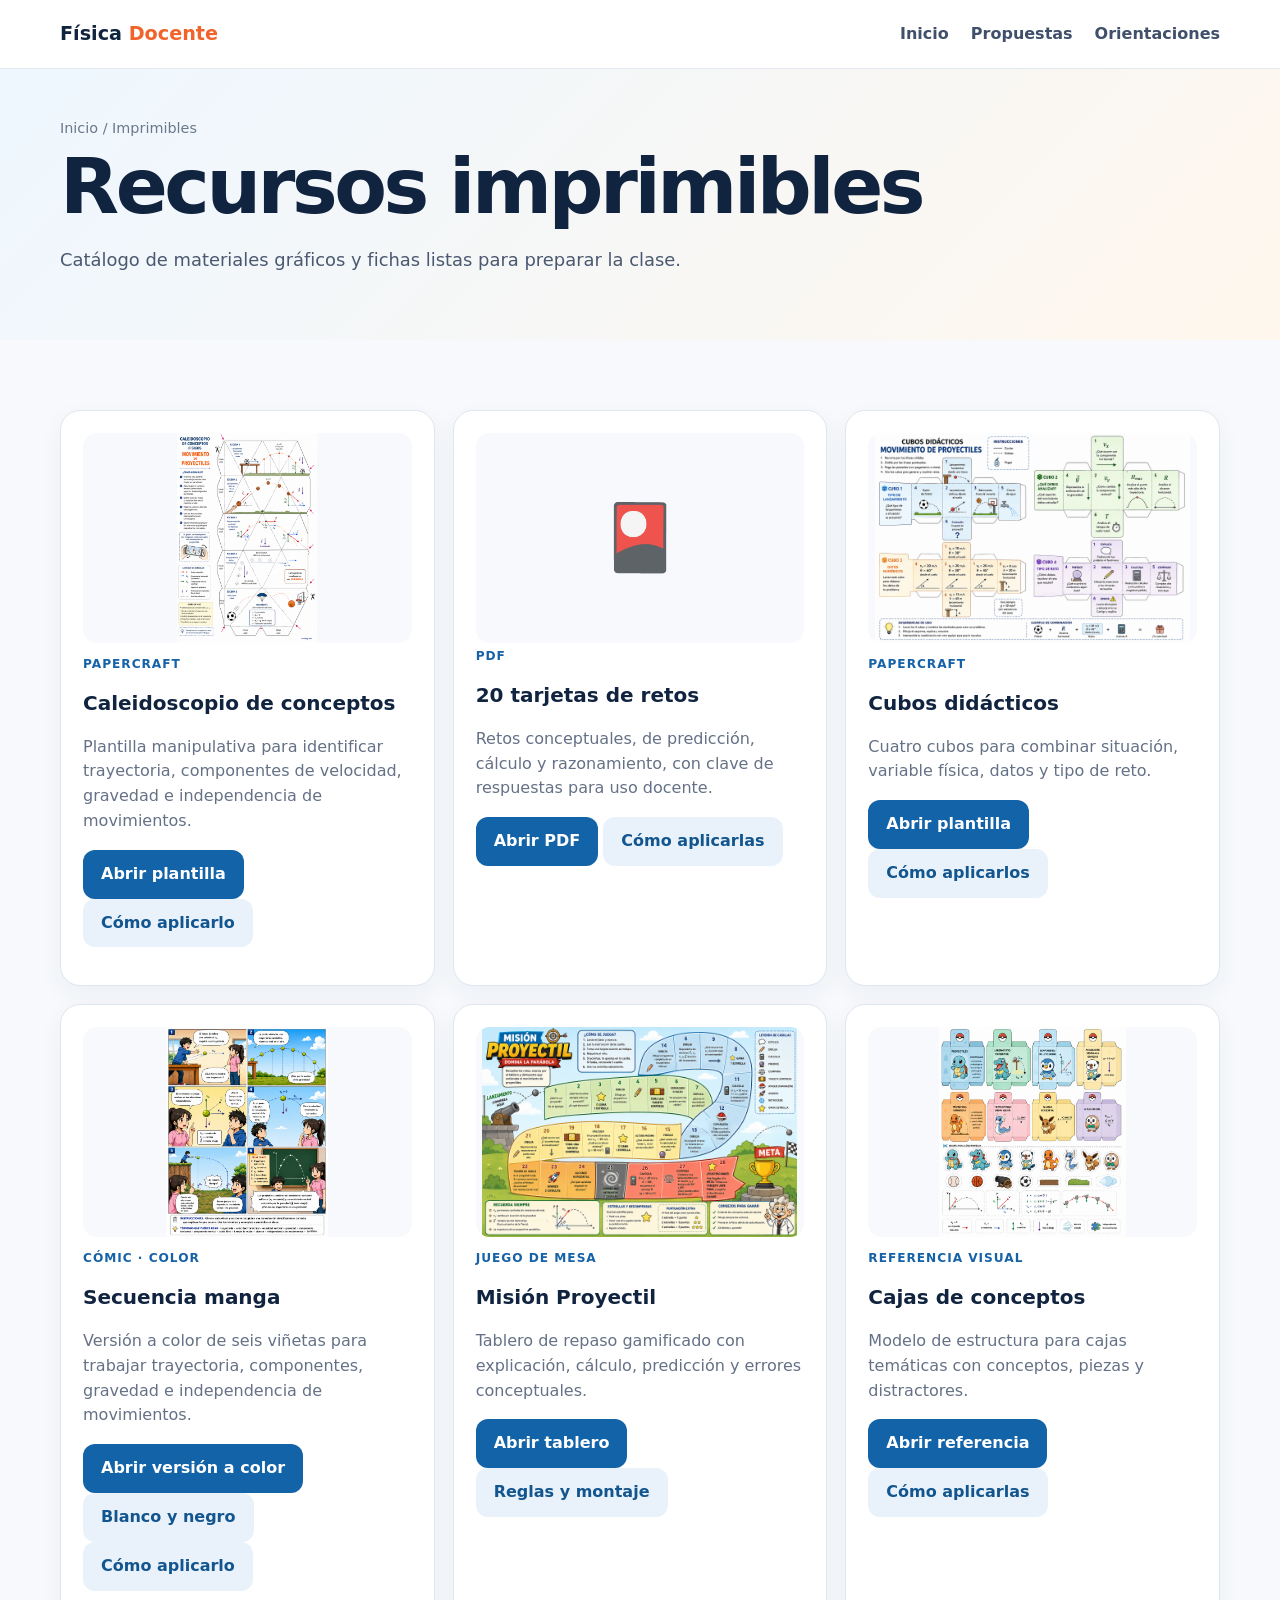
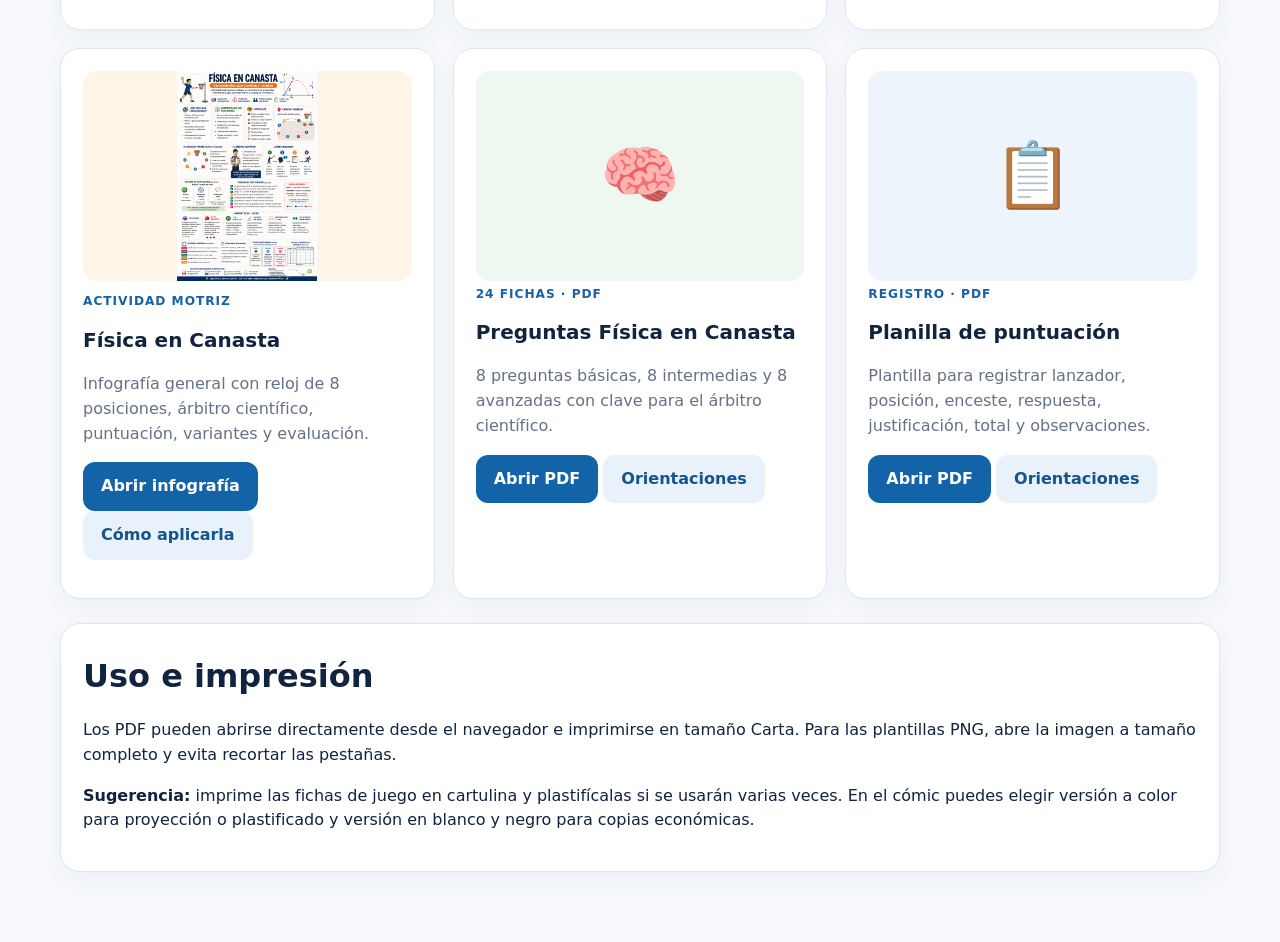
==== commit 475fd770: "Integrar versión a color del recurso Manga" ====
--- a/resources.html
+++ b/resources.html
@@ -1 +1 @@
-<!doctype html><html lang="es"><head><meta charset="utf-8"><meta name="viewport" content="width=device-width,initial-scale=1"><title>Imprimibles · Movimiento de Proyectiles</title><link rel="stylesheet" href="assets/styles.css"></head><body><header class="site-header"><div class="wrap nav"><a class="brand" href="index.html">Física <span>Docente</span></a><nav class="nav-links"><a href="index.html">Inicio</a><a href="index.html#propuestas">Propuestas</a><a href="activities/docente.html">Orientaciones</a></nav></div></header><main><section class="page-hero"><div class="wrap"><div class="breadcrumbs">Inicio / Imprimibles</div><h1>Recursos imprimibles</h1><p class="lead">Catálogo de materiales gráficos y fichas listas para preparar la clase.</p></div></section><section class="section"><div class="wrap"><div class="cards"><article class="card"><img src="resources/Recurso_1_Caleidoscopia.png" alt="Plantilla de caleidoscopio de movimiento de proyectiles" style="width:100%;height:210px;object-fit:contain;border-radius:14px;background:#f7f9fc"><span class="tag">Papercraft</span><h3>Caleidoscopio de conceptos</h3><p>Plantilla manipulativa para identificar trayectoria, componentes de velocidad, gravedad e independencia de movimientos.</p><p><a class="btn" href="resources/Recurso_1_Caleidoscopia.png" target="_blank" rel="noopener">Abrir plantilla</a> <a class="btn secondary" href="activities/caleidoscopio.html">Cómo aplicarlo</a></p></article><article class="card"><div style="height:210px;display:grid;place-items:center;background:#f7f9fc;border-radius:14px;font-size:64px">🎴</div><span class="tag">PDF</span><h3>20 tarjetas de retos</h3><p>Retos conceptuales, de predicción, cálculo y razonamiento, con clave de respuestas para uso docente.</p><p><a class="btn" href="resources/20_tarjetas_retos_movimiento_proyectiles.pdf" target="_blank" rel="noopener">Abrir PDF</a> <a class="btn secondary" href="activities/retos.html">Cómo aplicarlas</a></p></article><article class="card"><img src="resources/Recurso_2_Cubos.png" alt="Plantilla de cubos didácticos" style="width:100%;height:210px;object-fit:contain;border-radius:14px;background:#f7f9fc"><span class="tag">Papercraft</span><h3>Cubos didácticos</h3><p>Cuatro cubos para combinar situación, variable física, datos y tipo de reto.</p><p><a class="btn" href="resources/Recurso_2_Cubos.png" target="_blank" rel="noopener">Abrir plantilla</a> <a class="btn secondary" href="activities/cubos.html">Cómo aplicarlos</a></p></article><article class="card"><img src="resources/Recurso_3_Manga.png" alt="Cómic manga sin diálogos sobre movimiento de proyectiles" style="width:100%;height:210px;object-fit:contain;border-radius:14px;background:#f7f9fc"><span class="tag">Cómic</span><h3>Secuencia sin diálogos</h3><p>Seis viñetas para construir explicaciones científicas a partir de una secuencia visual.</p><p><a class="btn" href="resources/Recurso_3_Manga.png" target="_blank" rel="noopener">Abrir lámina</a> <a class="btn secondary" href="activities/comic.html">Cómo aplicarlo</a></p></article><article class="card"><img src="resources/Recurso_4_Misión.png" alt="Tablero Misión Proyectil" style="width:100%;height:210px;object-fit:contain;border-radius:14px;background:#f7f9fc"><span class="tag">Juego de mesa</span><h3>Misión Proyectil</h3><p>Tablero de repaso gamificado con explicación, cálculo, predicción y errores conceptuales.</p><p><a class="btn" href="resources/Recurso_4_Misión.png" target="_blank" rel="noopener">Abrir tablero</a> <a class="btn secondary" href="activities/tablero.html">Reglas y montaje</a></p></article><article class="card"><img src="resources/Recurso_5_Pokemon.png" alt="Modelo visual de cajas de conceptos" style="width:100%;height:210px;object-fit:contain;border-radius:14px;background:#f7f9fc"><span class="tag">Referencia visual</span><h3>Cajas de conceptos</h3><p>Modelo de estructura para cajas temáticas con conceptos, piezas y distractores.</p><p><a class="btn" href="resources/Recurso_5_Pokemon.png" target="_blank" rel="noopener">Abrir referencia</a> <a class="btn secondary" href="activities/cajas.html">Cómo aplicarlas</a></p></article><article class="card"><img src="resources/Recurso_6_Infografia_Canasta.png" alt="Infografía Física en Canasta" style="width:100%;height:210px;object-fit:contain;border-radius:14px;background:#fff4e8"><span class="tag">Actividad motriz</span><h3>Física en Canasta</h3><p>Infografía general con reloj de 8 posiciones, árbitro científico, puntuación, variantes y evaluación.</p><p><a class="btn" href="resources/Recurso_6_Infografia_Canasta.png" target="_blank" rel="noopener">Abrir infografía</a> <a class="btn secondary" href="activities/fisica-en-canasta.html">Cómo aplicarla</a></p></article><article class="card"><div style="height:210px;display:grid;place-items:center;background:#eef7f0;border-radius:14px;font-size:64px">🧠</div><span class="tag">24 fichas · PDF</span><h3>Preguntas Física en Canasta</h3><p>8 preguntas básicas, 8 intermedias y 8 avanzadas con clave para el árbitro científico.</p><p><a class="btn" href="resources/fisica_en_canasta_fichas_preguntas.pdf" target="_blank" rel="noopener">Abrir PDF</a> <a class="btn secondary" href="activities/fisica-en-canasta.html">Orientaciones</a></p></article><article class="card"><div style="height:210px;display:grid;place-items:center;background:#eef4fb;border-radius:14px;font-size:64px">📋</div><span class="tag">Registro · PDF</span><h3>Planilla de puntuación</h3><p>Plantilla para registrar lanzador, posición, enceste, respuesta, justificación, total y observaciones.</p><p><a class="btn" href="resources/fisica_en_canasta_registro_puntos.pdf" target="_blank" rel="noopener">Abrir PDF</a> <a class="btn secondary" href="activities/fisica-en-canasta.html">Orientaciones</a></p></article></div><div class="panel" style="margin-top:24px"><h2>Uso e impresión</h2><p>Los PDF pueden abrirse directamente desde el navegador e imprimirse en tamaño Carta. Para las plantillas PNG, abre la imagen a tamaño completo y evita recortar las pestañas.</p><p><b>Sugerencia:</b> imprime las fichas de juego en cartulina y plastifícalas si se usarán varias veces.</p></div></div></section></main></body></html>+<!doctype html><html lang="es"><head><meta charset="utf-8"><meta name="viewport" content="width=device-width,initial-scale=1"><title>Imprimibles · Movimiento de Proyectiles</title><link rel="stylesheet" href="assets/styles.css"></head><body><header class="site-header"><div class="wrap nav"><a class="brand" href="index.html">Física <span>Docente</span></a><nav class="nav-links"><a href="index.html">Inicio</a><a href="index.html#propuestas">Propuestas</a><a href="activities/docente.html">Orientaciones</a></nav></div></header><main><section class="page-hero"><div class="wrap"><div class="breadcrumbs">Inicio / Imprimibles</div><h1>Recursos imprimibles</h1><p class="lead">Catálogo de materiales gráficos y fichas listas para preparar la clase.</p></div></section><section class="section"><div class="wrap"><div class="cards"><article class="card"><img src="resources/Recurso_1_Caleidoscopia.png" alt="Plantilla de caleidoscopio de movimiento de proyectiles" style="width:100%;height:210px;object-fit:contain;border-radius:14px;background:#f7f9fc"><span class="tag">Papercraft</span><h3>Caleidoscopio de conceptos</h3><p>Plantilla manipulativa para identificar trayectoria, componentes de velocidad, gravedad e independencia de movimientos.</p><p><a class="btn" href="resources/Recurso_1_Caleidoscopia.png" target="_blank" rel="noopener">Abrir plantilla</a> <a class="btn secondary" href="activities/caleidoscopio.html">Cómo aplicarlo</a></p></article><article class="card"><div style="height:210px;display:grid;place-items:center;background:#f7f9fc;border-radius:14px;font-size:64px">🎴</div><span class="tag">PDF</span><h3>20 tarjetas de retos</h3><p>Retos conceptuales, de predicción, cálculo y razonamiento, con clave de respuestas para uso docente.</p><p><a class="btn" href="resources/20_tarjetas_retos_movimiento_proyectiles.pdf" target="_blank" rel="noopener">Abrir PDF</a> <a class="btn secondary" href="activities/retos.html">Cómo aplicarlas</a></p></article><article class="card"><img src="resources/Recurso_2_Cubos.png" alt="Plantilla de cubos didácticos" style="width:100%;height:210px;object-fit:contain;border-radius:14px;background:#f7f9fc"><span class="tag">Papercraft</span><h3>Cubos didácticos</h3><p>Cuatro cubos para combinar situación, variable física, datos y tipo de reto.</p><p><a class="btn" href="resources/Recurso_2_Cubos.png" target="_blank" rel="noopener">Abrir plantilla</a> <a class="btn secondary" href="activities/cubos.html">Cómo aplicarlos</a></p></article><article class="card"><img src="resources/Recurso_3b_Manga.png" alt="Cómic manga a color sobre movimiento de proyectiles" style="width:100%;height:210px;object-fit:contain;border-radius:14px;background:#f7f9fc"><span class="tag">Cómic · Color</span><h3>Secuencia manga</h3><p>Versión a color de seis viñetas para trabajar trayectoria, componentes, gravedad e independencia de movimientos.</p><p><a class="btn" href="resources/Recurso_3b_Manga.png" target="_blank" rel="noopener">Abrir versión a color</a> <a class="btn secondary" href="resources/Recurso_3_Manga.png" target="_blank" rel="noopener">Blanco y negro</a> <a class="btn secondary" href="activities/comic.html">Cómo aplicarlo</a></p></article><article class="card"><img src="resources/Recurso_4_Misión.png" alt="Tablero Misión Proyectil" style="width:100%;height:210px;object-fit:contain;border-radius:14px;background:#f7f9fc"><span class="tag">Juego de mesa</span><h3>Misión Proyectil</h3><p>Tablero de repaso gamificado con explicación, cálculo, predicción y errores conceptuales.</p><p><a class="btn" href="resources/Recurso_4_Misión.png" target="_blank" rel="noopener">Abrir tablero</a> <a class="btn secondary" href="activities/tablero.html">Reglas y montaje</a></p></article><article class="card"><img src="resources/Recurso_5_Pokemon.png" alt="Modelo visual de cajas de conceptos" style="width:100%;height:210px;object-fit:contain;border-radius:14px;background:#f7f9fc"><span class="tag">Referencia visual</span><h3>Cajas de conceptos</h3><p>Modelo de estructura para cajas temáticas con conceptos, piezas y distractores.</p><p><a class="btn" href="resources/Recurso_5_Pokemon.png" target="_blank" rel="noopener">Abrir referencia</a> <a class="btn secondary" href="activities/cajas.html">Cómo aplicarlas</a></p></article><article class="card"><img src="resources/Recurso_6_Infografia_Canasta.png" alt="Infografía Física en Canasta" style="width:100%;height:210px;object-fit:contain;border-radius:14px;background:#fff4e8"><span class="tag">Actividad motriz</span><h3>Física en Canasta</h3><p>Infografía general con reloj de 8 posiciones, árbitro científico, puntuación, variantes y evaluación.</p><p><a class="btn" href="resources/Recurso_6_Infografia_Canasta.png" target="_blank" rel="noopener">Abrir infografía</a> <a class="btn secondary" href="activities/fisica-en-canasta.html">Cómo aplicarla</a></p></article><article class="card"><div style="height:210px;display:grid;place-items:center;background:#eef7f0;border-radius:14px;font-size:64px">🧠</div><span class="tag">24 fichas · PDF</span><h3>Preguntas Física en Canasta</h3><p>8 preguntas básicas, 8 intermedias y 8 avanzadas con clave para el árbitro científico.</p><p><a class="btn" href="resources/fisica_en_canasta_fichas_preguntas.pdf" target="_blank" rel="noopener">Abrir PDF</a> <a class="btn secondary" href="activities/fisica-en-canasta.html">Orientaciones</a></p></article><article class="card"><div style="height:210px;display:grid;place-items:center;background:#eef4fb;border-radius:14px;font-size:64px">📋</div><span class="tag">Registro · PDF</span><h3>Planilla de puntuación</h3><p>Plantilla para registrar lanzador, posición, enceste, respuesta, justificación, total y observaciones.</p><p><a class="btn" href="resources/fisica_en_canasta_registro_puntos.pdf" target="_blank" rel="noopener">Abrir PDF</a> <a class="btn secondary" href="activities/fisica-en-canasta.html">Orientaciones</a></p></article></div><div class="panel" style="margin-top:24px"><h2>Uso e impresión</h2><p>Los PDF pueden abrirse directamente desde el navegador e imprimirse en tamaño Carta. Para las plantillas PNG, abre la imagen a tamaño completo y evita recortar las pestañas.</p><p><b>Sugerencia:</b> imprime las fichas de juego en cartulina y plastifícalas si se usarán varias veces. En el cómic puedes elegir versión a color para proyección o plastificado y versión en blanco y negro para copias económicas.</p></div></div></section></main></body></html>
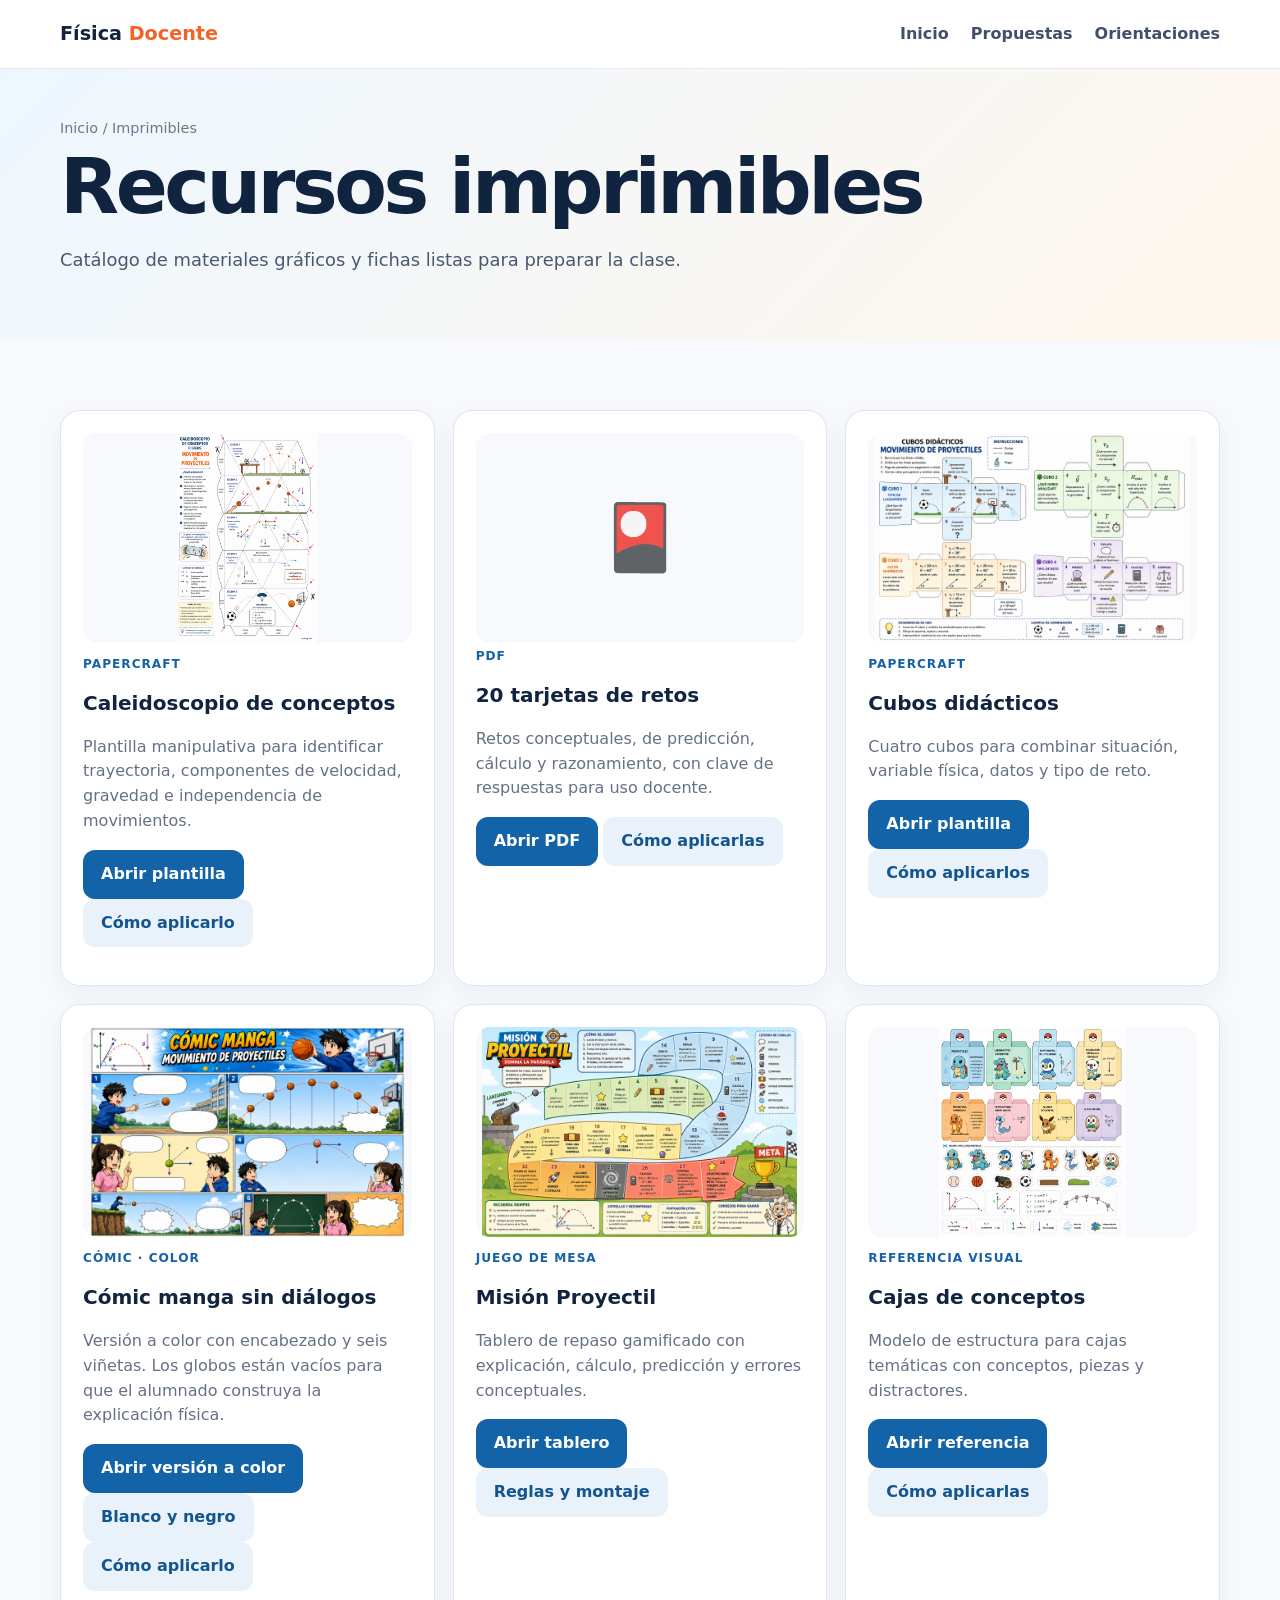
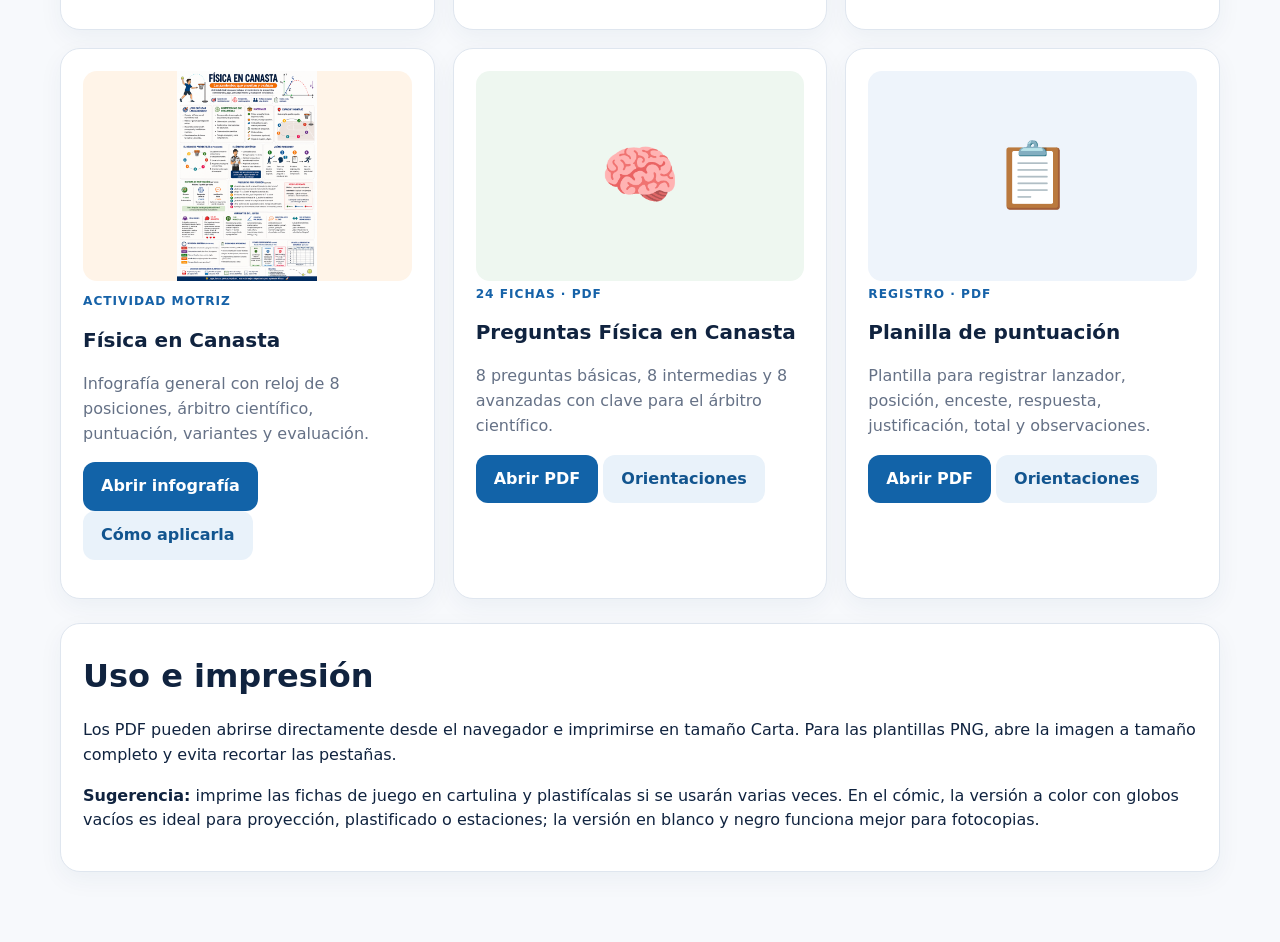
==== commit 4b34a4cc: "Usar cómic manga a color con viñetas vacías" ====
--- a/resources.html
+++ b/resources.html
@@ -1 +1 @@
-<!doctype html><html lang="es"><head><meta charset="utf-8"><meta name="viewport" content="width=device-width,initial-scale=1"><title>Imprimibles · Movimiento de Proyectiles</title><link rel="stylesheet" href="assets/styles.css"></head><body><header class="site-header"><div class="wrap nav"><a class="brand" href="index.html">Física <span>Docente</span></a><nav class="nav-links"><a href="index.html">Inicio</a><a href="index.html#propuestas">Propuestas</a><a href="activities/docente.html">Orientaciones</a></nav></div></header><main><section class="page-hero"><div class="wrap"><div class="breadcrumbs">Inicio / Imprimibles</div><h1>Recursos imprimibles</h1><p class="lead">Catálogo de materiales gráficos y fichas listas para preparar la clase.</p></div></section><section class="section"><div class="wrap"><div class="cards"><article class="card"><img src="resources/Recurso_1_Caleidoscopia.png" alt="Plantilla de caleidoscopio de movimiento de proyectiles" style="width:100%;height:210px;object-fit:contain;border-radius:14px;background:#f7f9fc"><span class="tag">Papercraft</span><h3>Caleidoscopio de conceptos</h3><p>Plantilla manipulativa para identificar trayectoria, componentes de velocidad, gravedad e independencia de movimientos.</p><p><a class="btn" href="resources/Recurso_1_Caleidoscopia.png" target="_blank" rel="noopener">Abrir plantilla</a> <a class="btn secondary" href="activities/caleidoscopio.html">Cómo aplicarlo</a></p></article><article class="card"><div style="height:210px;display:grid;place-items:center;background:#f7f9fc;border-radius:14px;font-size:64px">🎴</div><span class="tag">PDF</span><h3>20 tarjetas de retos</h3><p>Retos conceptuales, de predicción, cálculo y razonamiento, con clave de respuestas para uso docente.</p><p><a class="btn" href="resources/20_tarjetas_retos_movimiento_proyectiles.pdf" target="_blank" rel="noopener">Abrir PDF</a> <a class="btn secondary" href="activities/retos.html">Cómo aplicarlas</a></p></article><article class="card"><img src="resources/Recurso_2_Cubos.png" alt="Plantilla de cubos didácticos" style="width:100%;height:210px;object-fit:contain;border-radius:14px;background:#f7f9fc"><span class="tag">Papercraft</span><h3>Cubos didácticos</h3><p>Cuatro cubos para combinar situación, variable física, datos y tipo de reto.</p><p><a class="btn" href="resources/Recurso_2_Cubos.png" target="_blank" rel="noopener">Abrir plantilla</a> <a class="btn secondary" href="activities/cubos.html">Cómo aplicarlos</a></p></article><article class="card"><img src="resources/Recurso_3b_Manga.png" alt="Cómic manga a color sobre movimiento de proyectiles" style="width:100%;height:210px;object-fit:contain;border-radius:14px;background:#f7f9fc"><span class="tag">Cómic · Color</span><h3>Secuencia manga</h3><p>Versión a color de seis viñetas para trabajar trayectoria, componentes, gravedad e independencia de movimientos.</p><p><a class="btn" href="resources/Recurso_3b_Manga.png" target="_blank" rel="noopener">Abrir versión a color</a> <a class="btn secondary" href="resources/Recurso_3_Manga.png" target="_blank" rel="noopener">Blanco y negro</a> <a class="btn secondary" href="activities/comic.html">Cómo aplicarlo</a></p></article><article class="card"><img src="resources/Recurso_4_Misión.png" alt="Tablero Misión Proyectil" style="width:100%;height:210px;object-fit:contain;border-radius:14px;background:#f7f9fc"><span class="tag">Juego de mesa</span><h3>Misión Proyectil</h3><p>Tablero de repaso gamificado con explicación, cálculo, predicción y errores conceptuales.</p><p><a class="btn" href="resources/Recurso_4_Misión.png" target="_blank" rel="noopener">Abrir tablero</a> <a class="btn secondary" href="activities/tablero.html">Reglas y montaje</a></p></article><article class="card"><img src="resources/Recurso_5_Pokemon.png" alt="Modelo visual de cajas de conceptos" style="width:100%;height:210px;object-fit:contain;border-radius:14px;background:#f7f9fc"><span class="tag">Referencia visual</span><h3>Cajas de conceptos</h3><p>Modelo de estructura para cajas temáticas con conceptos, piezas y distractores.</p><p><a class="btn" href="resources/Recurso_5_Pokemon.png" target="_blank" rel="noopener">Abrir referencia</a> <a class="btn secondary" href="activities/cajas.html">Cómo aplicarlas</a></p></article><article class="card"><img src="resources/Recurso_6_Infografia_Canasta.png" alt="Infografía Física en Canasta" style="width:100%;height:210px;object-fit:contain;border-radius:14px;background:#fff4e8"><span class="tag">Actividad motriz</span><h3>Física en Canasta</h3><p>Infografía general con reloj de 8 posiciones, árbitro científico, puntuación, variantes y evaluación.</p><p><a class="btn" href="resources/Recurso_6_Infografia_Canasta.png" target="_blank" rel="noopener">Abrir infografía</a> <a class="btn secondary" href="activities/fisica-en-canasta.html">Cómo aplicarla</a></p></article><article class="card"><div style="height:210px;display:grid;place-items:center;background:#eef7f0;border-radius:14px;font-size:64px">🧠</div><span class="tag">24 fichas · PDF</span><h3>Preguntas Física en Canasta</h3><p>8 preguntas básicas, 8 intermedias y 8 avanzadas con clave para el árbitro científico.</p><p><a class="btn" href="resources/fisica_en_canasta_fichas_preguntas.pdf" target="_blank" rel="noopener">Abrir PDF</a> <a class="btn secondary" href="activities/fisica-en-canasta.html">Orientaciones</a></p></article><article class="card"><div style="height:210px;display:grid;place-items:center;background:#eef4fb;border-radius:14px;font-size:64px">📋</div><span class="tag">Registro · PDF</span><h3>Planilla de puntuación</h3><p>Plantilla para registrar lanzador, posición, enceste, respuesta, justificación, total y observaciones.</p><p><a class="btn" href="resources/fisica_en_canasta_registro_puntos.pdf" target="_blank" rel="noopener">Abrir PDF</a> <a class="btn secondary" href="activities/fisica-en-canasta.html">Orientaciones</a></p></article></div><div class="panel" style="margin-top:24px"><h2>Uso e impresión</h2><p>Los PDF pueden abrirse directamente desde el navegador e imprimirse en tamaño Carta. Para las plantillas PNG, abre la imagen a tamaño completo y evita recortar las pestañas.</p><p><b>Sugerencia:</b> imprime las fichas de juego en cartulina y plastifícalas si se usarán varias veces. En el cómic puedes elegir versión a color para proyección o plastificado y versión en blanco y negro para copias económicas.</p></div></div></section></main></body></html>+<!doctype html><html lang="es"><head><meta charset="utf-8"><meta name="viewport" content="width=device-width,initial-scale=1"><title>Imprimibles · Movimiento de Proyectiles</title><link rel="stylesheet" href="assets/styles.css"></head><body><header class="site-header"><div class="wrap nav"><a class="brand" href="index.html">Física <span>Docente</span></a><nav class="nav-links"><a href="index.html">Inicio</a><a href="index.html#propuestas">Propuestas</a><a href="activities/docente.html">Orientaciones</a></nav></div></header><main><section class="page-hero"><div class="wrap"><div class="breadcrumbs">Inicio / Imprimibles</div><h1>Recursos imprimibles</h1><p class="lead">Catálogo de materiales gráficos y fichas listas para preparar la clase.</p></div></section><section class="section"><div class="wrap"><div class="cards"><article class="card"><img src="resources/Recurso_1_Caleidoscopia.png" alt="Plantilla de caleidoscopio de movimiento de proyectiles" style="width:100%;height:210px;object-fit:contain;border-radius:14px;background:#f7f9fc"><span class="tag">Papercraft</span><h3>Caleidoscopio de conceptos</h3><p>Plantilla manipulativa para identificar trayectoria, componentes de velocidad, gravedad e independencia de movimientos.</p><p><a class="btn" href="resources/Recurso_1_Caleidoscopia.png" target="_blank" rel="noopener">Abrir plantilla</a> <a class="btn secondary" href="activities/caleidoscopio.html">Cómo aplicarlo</a></p></article><article class="card"><div style="height:210px;display:grid;place-items:center;background:#f7f9fc;border-radius:14px;font-size:64px">🎴</div><span class="tag">PDF</span><h3>20 tarjetas de retos</h3><p>Retos conceptuales, de predicción, cálculo y razonamiento, con clave de respuestas para uso docente.</p><p><a class="btn" href="resources/20_tarjetas_retos_movimiento_proyectiles.pdf" target="_blank" rel="noopener">Abrir PDF</a> <a class="btn secondary" href="activities/retos.html">Cómo aplicarlas</a></p></article><article class="card"><img src="resources/Recurso_2_Cubos.png" alt="Plantilla de cubos didácticos" style="width:100%;height:210px;object-fit:contain;border-radius:14px;background:#f7f9fc"><span class="tag">Papercraft</span><h3>Cubos didácticos</h3><p>Cuatro cubos para combinar situación, variable física, datos y tipo de reto.</p><p><a class="btn" href="resources/Recurso_2_Cubos.png" target="_blank" rel="noopener">Abrir plantilla</a> <a class="btn secondary" href="activities/cubos.html">Cómo aplicarlos</a></p></article><article class="card"><img src="resources/Recurso_3d_Manga.png" alt="Cómic manga a color con globos vacíos sobre movimiento de proyectiles" style="width:100%;height:210px;object-fit:contain;border-radius:14px;background:#f7f9fc"><span class="tag">Cómic · Color</span><h3>Cómic manga sin diálogos</h3><p>Versión a color con encabezado y seis viñetas. Los globos están vacíos para que el alumnado construya la explicación física.</p><p><a class="btn" href="resources/Recurso_3d_Manga.png" target="_blank" rel="noopener">Abrir versión a color</a> <a class="btn secondary" href="resources/Recurso_3_Manga.png" target="_blank" rel="noopener">Blanco y negro</a> <a class="btn secondary" href="activities/comic.html">Cómo aplicarlo</a></p></article><article class="card"><img src="resources/Recurso_4_Misión.png" alt="Tablero Misión Proyectil" style="width:100%;height:210px;object-fit:contain;border-radius:14px;background:#f7f9fc"><span class="tag">Juego de mesa</span><h3>Misión Proyectil</h3><p>Tablero de repaso gamificado con explicación, cálculo, predicción y errores conceptuales.</p><p><a class="btn" href="resources/Recurso_4_Misión.png" target="_blank" rel="noopener">Abrir tablero</a> <a class="btn secondary" href="activities/tablero.html">Reglas y montaje</a></p></article><article class="card"><img src="resources/Recurso_5_Pokemon.png" alt="Modelo visual de cajas de conceptos" style="width:100%;height:210px;object-fit:contain;border-radius:14px;background:#f7f9fc"><span class="tag">Referencia visual</span><h3>Cajas de conceptos</h3><p>Modelo de estructura para cajas temáticas con conceptos, piezas y distractores.</p><p><a class="btn" href="resources/Recurso_5_Pokemon.png" target="_blank" rel="noopener">Abrir referencia</a> <a class="btn secondary" href="activities/cajas.html">Cómo aplicarlas</a></p></article><article class="card"><img src="resources/Recurso_6_Infografia_Canasta.png" alt="Infografía Física en Canasta" style="width:100%;height:210px;object-fit:contain;border-radius:14px;background:#fff4e8"><span class="tag">Actividad motriz</span><h3>Física en Canasta</h3><p>Infografía general con reloj de 8 posiciones, árbitro científico, puntuación, variantes y evaluación.</p><p><a class="btn" href="resources/Recurso_6_Infografia_Canasta.png" target="_blank" rel="noopener">Abrir infografía</a> <a class="btn secondary" href="activities/fisica-en-canasta.html">Cómo aplicarla</a></p></article><article class="card"><div style="height:210px;display:grid;place-items:center;background:#eef7f0;border-radius:14px;font-size:64px">🧠</div><span class="tag">24 fichas · PDF</span><h3>Preguntas Física en Canasta</h3><p>8 preguntas básicas, 8 intermedias y 8 avanzadas con clave para el árbitro científico.</p><p><a class="btn" href="resources/fisica_en_canasta_fichas_preguntas.pdf" target="_blank" rel="noopener">Abrir PDF</a> <a class="btn secondary" href="activities/fisica-en-canasta.html">Orientaciones</a></p></article><article class="card"><div style="height:210px;display:grid;place-items:center;background:#eef4fb;border-radius:14px;font-size:64px">📋</div><span class="tag">Registro · PDF</span><h3>Planilla de puntuación</h3><p>Plantilla para registrar lanzador, posición, enceste, respuesta, justificación, total y observaciones.</p><p><a class="btn" href="resources/fisica_en_canasta_registro_puntos.pdf" target="_blank" rel="noopener">Abrir PDF</a> <a class="btn secondary" href="activities/fisica-en-canasta.html">Orientaciones</a></p></article></div><div class="panel" style="margin-top:24px"><h2>Uso e impresión</h2><p>Los PDF pueden abrirse directamente desde el navegador e imprimirse en tamaño Carta. Para las plantillas PNG, abre la imagen a tamaño completo y evita recortar las pestañas.</p><p><b>Sugerencia:</b> imprime las fichas de juego en cartulina y plastifícalas si se usarán varias veces. En el cómic, la versión a color con globos vacíos es ideal para proyección, plastificado o estaciones; la versión en blanco y negro funciona mejor para fotocopias.</p></div></div></section></main></body></html>
